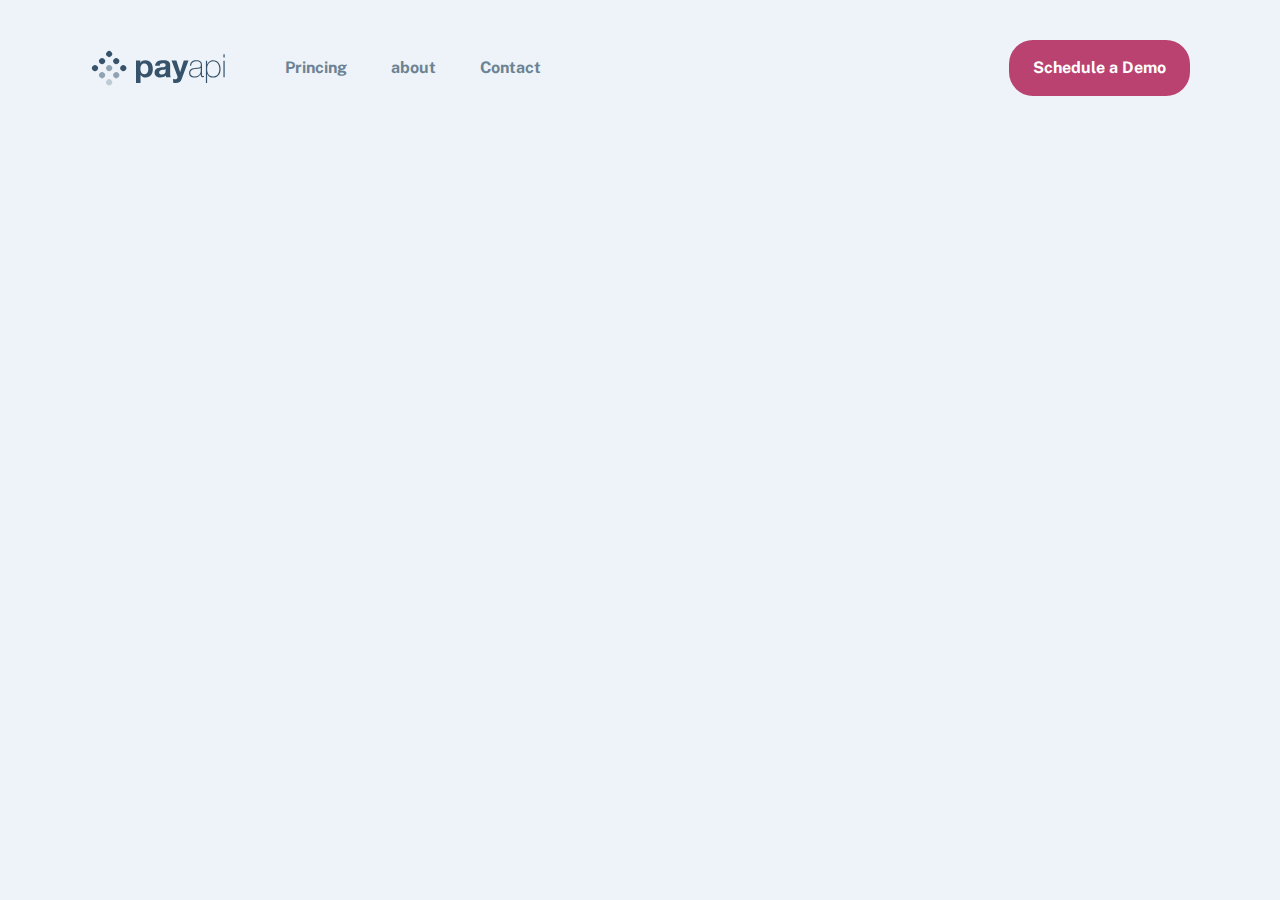
==== pages/pricing.html @ 579990f8 "page 2" ====
<!DOCTYPE html>
<html lang="en">
<head>
    <meta charset="UTF-8">
    <meta name="viewport" content="width=device-width, initial-scale=1.0">
    <link rel="preconnect" href="https://fonts.googleapis.com">
    <link rel="preconnect" href="https://fonts.gstatic.com" crossorigin>
    <link
        href="https://fonts.googleapis.com/css2?family=DM+Serif+Display:ital@0;1&family=Public+Sans:ital,wght@0,100..900;1,100..900&display=swap"
        rel="stylesheet">
    <link rel="stylesheet" href="../css/normalize.css">
    <link rel="stylesheet" href="../css/reset.css">
    <link rel="stylesheet" href="../css/main.css">
    <link rel="stylesheet" href="../css/pricing.css">
    <title>PayAPI - pricing</title>
</head>
<body>
    <header>
        <nav>
            <svg class="logo" width="135" height="38" xmlns="http://www.w3.org/2000/svg">
                <g fill="#36536B" fill-rule="evenodd">
                    <path
                        d="M50.544 33.934v-7.84h.064a5.36 5.36 0 002.128 1.84c.864.416 1.808.624 2.832.624 1.216 0 2.277-.235 3.184-.704a6.738 6.738 0 002.272-1.888 8.147 8.147 0 001.36-2.72 11.37 11.37 0 00.448-3.2c0-1.173-.15-2.299-.448-3.376-.299-1.077-.757-2.021-1.376-2.832a6.937 6.937 0 00-2.336-1.952c-.939-.49-2.059-.736-3.36-.736-1.024 0-1.963.203-2.816.608-.853.405-1.557 1.056-2.112 1.952h-.064v-2.112H46v22.336h4.544zm3.808-8.768c-.725 0-1.344-.15-1.856-.448a3.595 3.595 0 01-1.232-1.168 5.044 5.044 0 01-.672-1.68 9.192 9.192 0 01-.208-1.952c0-.683.064-1.344.192-1.984a4.98 4.98 0 01.656-1.696c.31-.49.715-.89 1.216-1.2.501-.31 1.125-.464 1.872-.464.725 0 1.339.155 1.84.464.501.31.912.715 1.232 1.216.32.501.55 1.072.688 1.712.139.64.208 1.29.208 1.952 0 .661-.064 1.312-.192 1.952-.128.64-.347 1.2-.656 1.68-.31.48-.715.87-1.216 1.168-.501.299-1.125.448-1.872.448zm15.882 3.392c1.024 0 2.027-.15 3.008-.448a5.921 5.921 0 002.56-1.568 6.52 6.52 0 00.32 1.6h4.608c-.213-.341-.363-.853-.448-1.536a17.288 17.288 0 01-.128-2.144v-8.608c0-1.003-.224-1.808-.672-2.416a4.603 4.603 0 00-1.728-1.424 7.733 7.733 0 00-2.336-.688 18.543 18.543 0 00-2.528-.176c-.917 0-1.83.09-2.736.272a7.809 7.809 0 00-2.448.912 5.448 5.448 0 00-1.792 1.696c-.47.704-.736 1.59-.8 2.656h4.544c.085-.896.384-1.536.896-1.92.512-.384 1.216-.576 2.112-.576.405 0 .784.027 1.136.08.352.053.661.16.928.32s.48.384.64.672c.16.288.24.677.24 1.168.021.47-.117.827-.416 1.072-.299.245-.704.432-1.216.56-.512.128-1.099.224-1.76.288-.661.064-1.333.15-2.016.256-.683.107-1.36.25-2.032.432a5.735 5.735 0 00-1.792.816c-.523.363-.95.848-1.28 1.456-.33.608-.496 1.381-.496 2.32 0 .853.144 1.59.432 2.208a4.17 4.17 0 001.2 1.536c.512.405 1.11.704 1.792.896a8.127 8.127 0 002.208.288zm1.696-3.008c-.363 0-.715-.032-1.056-.096a2.566 2.566 0 01-.896-.336 1.717 1.717 0 01-.608-.656c-.15-.277-.224-.619-.224-1.024 0-.427.075-.779.224-1.056.15-.277.347-.507.592-.688a2.98 2.98 0 01.864-.432c.33-.107.667-.192 1.008-.256.363-.064.725-.117 1.088-.16.363-.043.71-.096 1.04-.16.33-.064.64-.144.928-.24.288-.096.528-.23.72-.4v1.696c0 .256-.027.597-.08 1.024a3.428 3.428 0 01-.432 1.264c-.235.416-.597.773-1.088 1.072-.49.299-1.184.448-2.08.448zm13.962 8.384c1.557 0 2.773-.288 3.648-.864.874-.576 1.557-1.536 2.048-2.88L98.5 11.598h-4.704L90.18 22.926h-.064l-3.744-11.328H81.54l5.792 15.52c.128.32.192.661.192 1.024 0 .49-.144.939-.432 1.344-.288.405-.731.64-1.328.704-.448.021-.896.01-1.344-.032-.448-.043-.886-.085-1.312-.128v3.744c.469.043.933.08 1.392.112.458.032.922.048 1.392.048zm18.698-5.408c.789 0 1.514-.096 2.176-.288a6.581 6.581 0 001.776-.8c.522-.341.965-.73 1.328-1.168.362-.437.64-.901.832-1.392h.064v.864c0 .341.026.656.08.944.053.288.154.539.304.752.149.213.368.384.656.512.288.128.677.192 1.168.192.34 0 .672-.043.992-.128V26.99a5.835 5.835 0 01-.896.096c-.278 0-.491-.059-.64-.176a.961.961 0 01-.32-.464 2.357 2.357 0 01-.112-.64c-.011-.235-.016-.47-.016-.704v-9.568c0-1.259-.454-2.277-1.36-3.056-.907-.779-2.352-1.168-4.336-1.168-1.984 0-3.515.453-4.592 1.36-1.078.907-1.66 2.267-1.744 4.08h1.216c.085-1.472.58-2.57 1.488-3.296.906-.725 2.096-1.088 3.568-1.088.832 0 1.536.085 2.112.256.576.17 1.045.405 1.408.704.362.299.629.64.8 1.024.17.384.256.8.256 1.248 0 .576-.032 1.056-.096 1.44a1.64 1.64 0 01-.48.944c-.256.245-.635.437-1.136.576-.502.139-1.19.24-2.064.304l-1.888.16c-.662.064-1.35.17-2.064.32-.715.15-1.366.4-1.952.752a4.367 4.367 0 00-1.456 1.44c-.384.608-.576 1.392-.576 2.352 0 1.579.48 2.747 1.44 3.504.96.757 2.314 1.136 4.064 1.136zm.032-1.056c-1.344 0-2.4-.293-3.168-.88-.768-.587-1.152-1.488-1.152-2.704 0-.768.149-1.392.448-1.872.298-.48.688-.859 1.168-1.136a5.213 5.213 0 011.616-.592 20.778 20.778 0 011.792-.272l2.048-.192a16.93 16.93 0 002.032-.288c.608-.128 1.06-.373 1.36-.736v3.072c0 .213-.06.624-.176 1.232-.118.608-.39 1.237-.816 1.888-.427.65-1.046 1.227-1.856 1.728-.811.501-1.91.752-3.296.752zm12.49 6.56v-9.312h.063c.491 1.344 1.27 2.315 2.336 2.912 1.067.597 2.283.896 3.648.896 1.26 0 2.352-.213 3.28-.64a6.254 6.254 0 002.304-1.776c.608-.757 1.062-1.659 1.36-2.704.3-1.045.448-2.197.448-3.456 0-1.152-.149-2.25-.448-3.296-.298-1.045-.752-1.963-1.36-2.752a6.651 6.651 0 00-2.304-1.888c-.928-.47-2.02-.704-3.28-.704-.896 0-1.69.139-2.384.416a6.39 6.39 0 00-1.776 1.04c-.49.416-.885.87-1.184 1.36-.298.49-.512.939-.64 1.344h-.064v-3.776h-1.216V34.03h1.216zm6.047-6.56c-1.152 0-2.117-.208-2.896-.624a5.008 5.008 0 01-1.856-1.664c-.458-.693-.784-1.493-.976-2.4a13.637 13.637 0 01-.288-2.832c0-.981.107-1.925.32-2.832a7.152 7.152 0 011.04-2.416 5.407 5.407 0 011.872-1.696c.768-.427 1.696-.64 2.784-.64 1.11 0 2.054.219 2.832.656a5.599 5.599 0 011.904 1.728c.491.715.854 1.525 1.088 2.432.235.907.352 1.83.352 2.768 0 1.024-.122 1.99-.368 2.896-.245.907-.618 1.701-1.12 2.384a5.487 5.487 0 01-1.92 1.632c-.778.405-1.7.608-2.768.608zm11.498-18.88V5.294h-1.216V8.59h1.216zm0 19.552V11.694h-1.216v16.448h1.216z"
                        fill-rule="nonzero" />
                    <g>
                        <circle transform="rotate(45 19.142 5)" cx="19.142" cy="5" r="3" />
                        <circle transform="rotate(45 26.213 12.071)" cx="26.213" cy="12.071" r="3" />
                        <circle transform="rotate(45 33.284 19.142)" cx="33.284" cy="19.142" r="3" />
                        <circle transform="rotate(45 12.071 12.071)" cx="12.071" cy="12.071" r="3" />
                        <circle opacity=".5" transform="rotate(45 19.142 19.142)" cx="19.142" cy="19.142" r="3" />
                        <circle opacity=".5" transform="rotate(45 26.213 26.213)" cx="26.213" cy="26.213" r="3" />
                        <circle transform="rotate(45 5 19.142)" cx="5" cy="19.142" r="3" />
                        <circle opacity=".5" transform="rotate(45 12.071 26.213)" cx="12.071" cy="26.213" r="3" />
                        <circle opacity=".25" transform="rotate(45 19.142 33.284)" cx="19.142" cy="33.284" r="3" />
                    </g>
                </g>
            </svg>
            <svg class="burger-btn" width="28" height="17" xmlns="http://www.w3.org/2000/svg">
                <g fill="#36536B" fill-rule="evenodd">
                    <path d="M0 0h28v3H0zM0 7h28v3H0zM0 14h28v3H0z" />
                </g>
            </svg>
            <ul id="nav">
                <svg class="close-btn" width="22" height="23" xmlns="http://www.w3.org/2000/svg">
                    <path
                        d="M19.839.54L21.96 2.66 13.12 11.5l8.84 8.839-2.121 2.121-8.84-8.84-8.838 8.84L.04 20.34l8.838-8.84L.04 2.662 2.16.54 11 9.378 19.839.54z"
                        fill="#FBFCFE" fill-rule="evenodd" />
                </svg>
                <li><a href="pricing.html" class="nav-link">Princing</a></li>
                <li><a href="about.html" class="nav-link">about</a></li>
                <li><a href="contact.html" class="nav-link">Contact</a></li>

            </ul>
            <a href="#" class="nav-cta">Schedule a Demo</a>
        </nav>
        <!-- <section class="demo">
            <h2>Ready to start?</h2>
            <form action="">
                <input type="email" placeholder="Enter email address">
                <a href="#" class="main-cta">Schedule a Demo</a>
            </form>
        </section>
        <footer>
            <div class="footer-content">
                <div class="links">
                    <svg class="logo" width="135" height="38" xmlns="http://www.w3.org/2000/svg">
                        <g fill="white" fill-rule="evenodd">
                            <path
                                d="M50.544 33.934v-7.84h.064a5.36 5.36 0 002.128 1.84c.864.416 1.808.624 2.832.624 1.216 0 2.277-.235 3.184-.704a6.738 6.738 0 002.272-1.888 8.147 8.147 0 001.36-2.72 11.37 11.37 0 00.448-3.2c0-1.173-.15-2.299-.448-3.376-.299-1.077-.757-2.021-1.376-2.832a6.937 6.937 0 00-2.336-1.952c-.939-.49-2.059-.736-3.36-.736-1.024 0-1.963.203-2.816.608-.853.405-1.557 1.056-2.112 1.952h-.064v-2.112H46v22.336h4.544zm3.808-8.768c-.725 0-1.344-.15-1.856-.448a3.595 3.595 0 01-1.232-1.168 5.044 5.044 0 01-.672-1.68 9.192 9.192 0 01-.208-1.952c0-.683.064-1.344.192-1.984a4.98 4.98 0 01.656-1.696c.31-.49.715-.89 1.216-1.2.501-.31 1.125-.464 1.872-.464.725 0 1.339.155 1.84.464.501.31.912.715 1.232 1.216.32.501.55 1.072.688 1.712.139.64.208 1.29.208 1.952 0 .661-.064 1.312-.192 1.952-.128.64-.347 1.2-.656 1.68-.31.48-.715.87-1.216 1.168-.501.299-1.125.448-1.872.448zm15.882 3.392c1.024 0 2.027-.15 3.008-.448a5.921 5.921 0 002.56-1.568 6.52 6.52 0 00.32 1.6h4.608c-.213-.341-.363-.853-.448-1.536a17.288 17.288 0 01-.128-2.144v-8.608c0-1.003-.224-1.808-.672-2.416a4.603 4.603 0 00-1.728-1.424 7.733 7.733 0 00-2.336-.688 18.543 18.543 0 00-2.528-.176c-.917 0-1.83.09-2.736.272a7.809 7.809 0 00-2.448.912 5.448 5.448 0 00-1.792 1.696c-.47.704-.736 1.59-.8 2.656h4.544c.085-.896.384-1.536.896-1.92.512-.384 1.216-.576 2.112-.576.405 0 .784.027 1.136.08.352.053.661.16.928.32s.48.384.64.672c.16.288.24.677.24 1.168.021.47-.117.827-.416 1.072-.299.245-.704.432-1.216.56-.512.128-1.099.224-1.76.288-.661.064-1.333.15-2.016.256-.683.107-1.36.25-2.032.432a5.735 5.735 0 00-1.792.816c-.523.363-.95.848-1.28 1.456-.33.608-.496 1.381-.496 2.32 0 .853.144 1.59.432 2.208a4.17 4.17 0 001.2 1.536c.512.405 1.11.704 1.792.896a8.127 8.127 0 002.208.288zm1.696-3.008c-.363 0-.715-.032-1.056-.096a2.566 2.566 0 01-.896-.336 1.717 1.717 0 01-.608-.656c-.15-.277-.224-.619-.224-1.024 0-.427.075-.779.224-1.056.15-.277.347-.507.592-.688a2.98 2.98 0 01.864-.432c.33-.107.667-.192 1.008-.256.363-.064.725-.117 1.088-.16.363-.043.71-.096 1.04-.16.33-.064.64-.144.928-.24.288-.096.528-.23.72-.4v1.696c0 .256-.027.597-.08 1.024a3.428 3.428 0 01-.432 1.264c-.235.416-.597.773-1.088 1.072-.49.299-1.184.448-2.08.448zm13.962 8.384c1.557 0 2.773-.288 3.648-.864.874-.576 1.557-1.536 2.048-2.88L98.5 11.598h-4.704L90.18 22.926h-.064l-3.744-11.328H81.54l5.792 15.52c.128.32.192.661.192 1.024 0 .49-.144.939-.432 1.344-.288.405-.731.64-1.328.704-.448.021-.896.01-1.344-.032-.448-.043-.886-.085-1.312-.128v3.744c.469.043.933.08 1.392.112.458.032.922.048 1.392.048zm18.698-5.408c.789 0 1.514-.096 2.176-.288a6.581 6.581 0 001.776-.8c.522-.341.965-.73 1.328-1.168.362-.437.64-.901.832-1.392h.064v.864c0 .341.026.656.08.944.053.288.154.539.304.752.149.213.368.384.656.512.288.128.677.192 1.168.192.34 0 .672-.043.992-.128V26.99a5.835 5.835 0 01-.896.096c-.278 0-.491-.059-.64-.176a.961.961 0 01-.32-.464 2.357 2.357 0 01-.112-.64c-.011-.235-.016-.47-.016-.704v-9.568c0-1.259-.454-2.277-1.36-3.056-.907-.779-2.352-1.168-4.336-1.168-1.984 0-3.515.453-4.592 1.36-1.078.907-1.66 2.267-1.744 4.08h1.216c.085-1.472.58-2.57 1.488-3.296.906-.725 2.096-1.088 3.568-1.088.832 0 1.536.085 2.112.256.576.17 1.045.405 1.408.704.362.299.629.64.8 1.024.17.384.256.8.256 1.248 0 .576-.032 1.056-.096 1.44a1.64 1.64 0 01-.48.944c-.256.245-.635.437-1.136.576-.502.139-1.19.24-2.064.304l-1.888.16c-.662.064-1.35.17-2.064.32-.715.15-1.366.4-1.952.752a4.367 4.367 0 00-1.456 1.44c-.384.608-.576 1.392-.576 2.352 0 1.579.48 2.747 1.44 3.504.96.757 2.314 1.136 4.064 1.136zm.032-1.056c-1.344 0-2.4-.293-3.168-.88-.768-.587-1.152-1.488-1.152-2.704 0-.768.149-1.392.448-1.872.298-.48.688-.859 1.168-1.136a5.213 5.213 0 011.616-.592 20.778 20.778 0 011.792-.272l2.048-.192a16.93 16.93 0 002.032-.288c.608-.128 1.06-.373 1.36-.736v3.072c0 .213-.06.624-.176 1.232-.118.608-.39 1.237-.816 1.888-.427.65-1.046 1.227-1.856 1.728-.811.501-1.91.752-3.296.752zm12.49 6.56v-9.312h.063c.491 1.344 1.27 2.315 2.336 2.912 1.067.597 2.283.896 3.648.896 1.26 0 2.352-.213 3.28-.64a6.254 6.254 0 002.304-1.776c.608-.757 1.062-1.659 1.36-2.704.3-1.045.448-2.197.448-3.456 0-1.152-.149-2.25-.448-3.296-.298-1.045-.752-1.963-1.36-2.752a6.651 6.651 0 00-2.304-1.888c-.928-.47-2.02-.704-3.28-.704-.896 0-1.69.139-2.384.416a6.39 6.39 0 00-1.776 1.04c-.49.416-.885.87-1.184 1.36-.298.49-.512.939-.64 1.344h-.064v-3.776h-1.216V34.03h1.216zm6.047-6.56c-1.152 0-2.117-.208-2.896-.624a5.008 5.008 0 01-1.856-1.664c-.458-.693-.784-1.493-.976-2.4a13.637 13.637 0 01-.288-2.832c0-.981.107-1.925.32-2.832a7.152 7.152 0 011.04-2.416 5.407 5.407 0 011.872-1.696c.768-.427 1.696-.64 2.784-.64 1.11 0 2.054.219 2.832.656a5.599 5.599 0 011.904 1.728c.491.715.854 1.525 1.088 2.432.235.907.352 1.83.352 2.768 0 1.024-.122 1.99-.368 2.896-.245.907-.618 1.701-1.12 2.384a5.487 5.487 0 01-1.92 1.632c-.778.405-1.7.608-2.768.608zm11.498-18.88V5.294h-1.216V8.59h1.216zm0 19.552V11.694h-1.216v16.448h1.216z"
                                fill-rule="nonzero" />
                            <g>
                                <circle transform="rotate(45 19.142 5)" cx="19.142" cy="5" r="3" />
                                <circle transform="rotate(45 26.213 12.071)" cx="26.213" cy="12.071" r="3" />
                                <circle transform="rotate(45 33.284 19.142)" cx="33.284" cy="19.142" r="3" />
                                <circle transform="rotate(45 12.071 12.071)" cx="12.071" cy="12.071" r="3" />
                                <circle opacity=".5" transform="rotate(45 19.142 19.142)" cx="19.142" cy="19.142" r="3" />
                                <circle opacity=".5" transform="rotate(45 26.213 26.213)" cx="26.213" cy="26.213" r="3" />
                                <circle transform="rotate(45 5 19.142)" cx="5" cy="19.142" r="3" />
                                <circle opacity=".5" transform="rotate(45 12.071 26.213)" cx="12.071" cy="26.213" r="3" />
                                <circle opacity=".25" transform="rotate(45 19.142 33.284)" cx="19.142" cy="33.284" r="3" />
                            </g>
                        </g>
                    </svg>
                    <a href="pages/pricing.html">Pricing</a>
                    <a href="pages/about.html">About</a>
                    <a href="pages/contact.html">Contact</a>
                </div>
        
                <div class="social-icon">
                    <a href="https://www.youtube.com/watch?v=dQw4w9WgXcQ"><svg width="24" height="24" xmlns="http://www.w3.org/2000/svg"><path d="M22.675 0H1.325C.593 0 0 .593 0 1.325v21.351C0 23.407.593 24 1.325 24H12.82v-9.294H9.692v-3.622h3.128V8.413c0-3.1 1.893-4.788 4.659-4.788 1.325 0 2.463.099 2.795.143v3.24l-1.918.001c-1.504 0-1.795.715-1.795 1.763v2.313h3.587l-.467 3.622h-3.12V24h6.116c.73 0 1.323-.593 1.323-1.325V1.325C24 .593 23.407 0 22.675 0z" fill="#FBFCFE" fill-rule="nonzero"/></svg></a>
                    <a href="https://www.youtube.com/watch?v=dQw4w9WgXcQ"><svg width="24" height="20" xmlns="http://www.w3.org/2000/svg"><path d="M24 2.557a9.83 9.83 0 01-2.828.775A4.932 4.932 0 0023.337.608a9.864 9.864 0 01-3.127 1.195A4.916 4.916 0 0016.616.248c-3.179 0-5.515 2.966-4.797 6.045A13.978 13.978 0 011.671 1.149a4.93 4.93 0 001.523 6.574 4.903 4.903 0 01-2.229-.616c-.054 2.281 1.581 4.415 3.949 4.89a4.935 4.935 0 01-2.224.084 4.928 4.928 0 004.6 3.419A9.9 9.9 0 010 17.54a13.94 13.94 0 007.548 2.212c9.142 0 14.307-7.721 13.995-14.646A10.025 10.025 0 0024 2.557z" fill="#FBFCFE" fill-rule="nonzero"/></svg></a>
                    <a href="https://www.youtube.com/watch?v=dQw4w9WgXcQ"><svg width="24" height="24" xmlns="http://www.w3.org/2000/svg"><path d="M21.6 0H2.4C1.08 0 0 1.08 0 2.4v19.2C0 22.92 1.08 24 2.4 24h19.2c1.32 0 2.4-1.08 2.4-2.4V2.4C24 1.08 22.92 0 21.6 0zM7.2 20.4H3.6V9.6h3.6v10.8zM5.4 7.56c-1.2 0-2.16-.96-2.16-2.16 0-1.2.96-2.16 2.16-2.16 1.2 0 2.16.96 2.16 2.16 0 1.2-.96 2.16-2.16 2.16zm15 12.84h-3.6v-6.36c0-.96-.84-1.8-1.8-1.8-.96 0-1.8.84-1.8 1.8v6.36H9.6V9.6h3.6v1.44c.6-.96 1.92-1.68 3-1.68 2.28 0 4.2 1.92 4.2 4.2v6.84z" fill="#FFF" fill-rule="nonzero"/></svg></a>
                </div>
            </div>
        </footer> -->
    </header>
</body>
</html>
---- css/main.css ----
body {
    background-color: #EDF3F8;
}

* {
    font-family: "Public Sans", serif;
}


header {
    margin-bottom: 32px;
}

nav {
    display: flex;
    justify-content: space-between;
    width: 90%;
    margin-left: auto;
    margin-right: auto;
    align-items: center;
    padding-top: 40px;
}



.logo {
    margin-right: 60px;
}

ul a {
    text-decoration: none;
    color: #36536B;
    font-weight: 700;
    opacity: 70%;
}

nav ul {
    display: none;
    list-style: none;
    padding: 0;
}

.nav-cta {
    text-decoration: none;
    font-weight: 700;
    opacity: 70%;
    background-color: #BA4270;
    padding: 16px;
    padding-left: 24px;
    padding-right: 24px;
    border-radius: 24px;
    color: white;
    align-self: flex-end;
    opacity: 100%;
    display: none;
}

.main-cta {
    text-decoration: none;
    font-weight: 700;
    opacity: 70%;
    background-color: #BA4270;
    padding: 16px;
    border-radius: 24px;
    color: white;
    align-self: flex-end;
    opacity: 100%;
    display: inline-block;
    width: 100%;
    font-size: 15px;
}



.hero {
    width: 90%;
    margin-left: auto;
    margin-right: auto;
    text-align: center;
    margin-bottom: 79px;
}


h1 {
    font-size: 32px;
    font-family: "DM Serif Display", serif;
    color: #36536B;
}

form input {
    width: 100%;
    height: 48px;
    border-radius: 24px;
    border: 24px;
    margin-bottom: 16px;
    padding-left: 27px;
}

.hero-image {
    margin: auto;
    max-width: 100%;
    height: auto;
}


.main-title p {
    color: #6C8294;
}

.main-title p a {
    font-weight: 900;
    color: #6C8294;
    text-decoration: none;
}

form {
    margin-bottom: 24px;
}


.partners {
    background-color: #1B262F;
    padding-bottom: 80px;
    margin-bottom: 80px;
}

.partners .content {
    width: 90%;
    margin-left: auto;
    margin-right: auto;
    padding-top: 80px;
    padding-bottom: 24px;
    text-align: center;
}

.patterns-logo {
    display: flex;
    flex-wrap: wrap;
    align-items: center;
    justify-content: space-between;
    gap: 20px;
    margin-bottom: 56px;
}


.partners h2 {
    font-size: 32px;
    font-family: "DM Serif Display", serif;
    color: white;
    margin-bottom: 16px;
}

.partners p {
    color: #FBFCFE;
    opacity: 70%;
    font-size: 16px;
    line-height: 28px;
    margin-bottom: 60px;
}

.partners a {
    padding: 16px;
    padding-left: 32px;
    padding-right: 32px;
    border: solid 1px white;
    border-radius: 24px;
    color: white;
    text-decoration: none;
    font-weight: 700;
}

.functionality {
    width: 90%;
    margin-left: auto;
    margin-right: auto;
    text-align: center;
    margin-bottom: 80px;
}

.functionality h2 {
    font-size: 36px;
    font-family: "DM Serif Display", serif;
    color: #36536B;
    margin-bottom: 24px;
}

.functionality p {
    color: #6C8294;
    font-size: 16px;
    line-height: 28px;
}

.first-functionality {
    margin-bottom: 80px;
}

.functionality img {
    margin: auto;
    margin-bottom: 48px;
}

.advantage{
    width: 90%;
    margin-left: auto;
    margin-right: auto;
    text-align: center;
    margin-bottom: 80px;
}

.advantage svg{
    margin: auto;
    margin-bottom: 33px;
}

.advantage h3{
    font-size: 18px;
    color: #36536B;
    margin-bottom: 16px;
}

.advantage p{
    color: #6C8294;
    font-size: 16px;
    line-height: 28px;
    margin-bottom: 48px;
}
.demo{
    width: 90%;
    margin-left: auto;
    margin-right: auto;
    text-align: center;
    margin-bottom: 51px;
}

.demo h2{
    font-size: 32px;
    font-family: "DM Serif Display", serif;
    color: #36536B;
    margin-bottom: 24px;
}

footer{
    background-color: #1B262F;
    display: flex;
    justify-content: center;
}
.footer-content, footer .links{
    padding-top: 20px;
    display: flex;
    flex-direction: column;
    align-items: center;
}

footer .links{
    gap: 31px;
    margin-bottom: 39px;
}

footer .social-icon{
    display: flex;
    gap: 24px;
    margin-bottom: 54px;
}

footer a{
    text-decoration: none;
    font-size: 14px;
    font-weight: 700;
    color: #FBFCFE;
    opacity: 75%;
}

footer a:hover{
    opacity: 100%;
}

@media screen and (min-width: 768px) {
    nav ul {
        display: inline;
    }

    nav li {
        display: inline;
        margin-right: 40px;
    }

    nav {
        justify-content: space-between;
        margin-left: auto;
        margin-right: auto;
        width: 90%;
    }

    .burger-btn,
    .close-btn {
        display: none;
    }

    .nav-cta {
        display: initial;
    }

    h1 {
        font-size: 48px;
    }

    form {
        display: flex;
        align-items: center;
        position: relative;
        width: 80%;
        margin-left: auto;
        margin-right: auto;
    }

    form input {
        width: 100%;
        margin-bottom: 0;
    }

    .main-cta {
        position: absolute;
        width: unset;
        right: 2px;
        top: 50%;
        transform: translateY(-50%);
    }

    .partners .content {
        width: 75%;
    }

    .partners h2 {
        font-size: 48px;
    }

    .functionality {
        width: 70%;
    }

    .functionality h2 {
        font-size: 48px;
    }

    .hero-image {
        height: 500px;
    }

    .functionality img {
        height: 400px;
    }

    .advantage{
        display: flex;
        gap: 80px;
        justify-content: space-between;
    }

    .advantage-item{
        /* width: 228px; NOPE */
        overflow-wrap: normal;
    }

    .demo{
        display: flex;
        flex-direction: column;
        align-items: center;
    }
    .demo form{
        width: 445px;
    }


    .footer-content{
        display: flex;
        flex-direction: row;
        align-items: center;
        padding: 40px;
        justify-content: space-between;
        width: 90%;
    }
    footer .social-icon{
        display: flex;
        margin: 0;
    }
    footer .links{
        display: flex;
        flex-direction: row;
        margin: 0;
        padding: 0;
    }
}


@media screen and (min-width: 1024px) {
    nav {
        max-width: 1100px;
        justify-content: unset;
    }

    .nav-cta {
        margin-left: auto;
    }

    form {
        margin-left: 0;
        margin-right: 0;
    }

    .hero {
        max-width: 1100px;
        display: flex;
        flex-direction: row-reverse;
        align-items: center;
        text-align: left;
    }

    .partners .content {
        display: flex;
        flex-direction: row-reverse;
        text-align: left;
    }

    .patterns-logo {
        flex-wrap: wrap;
        max-width: 536px;
    }

    .partners .left {
        margin-right: 130px;
    }

    .functionality {
        width: 90%;
        max-width: 1100px;
    }



    .first-functionality {
        display: flex;
        align-items: center;
        text-align: left;
        gap: 120px;
    }

    .second-functionality {
        display: flex;
        flex-direction: row-reverse;
        align-items: center;
        text-align: left;
        padding-left: 48px;
        gap: 120px;
    }

    .advantage {
        width: 90%;
        max-width: 1100px;
    }

    .advantage-item{
        width: initial;
    }

    .demo{
        max-width: 1100px;
        flex-direction: row;
        margin-bottom: 84px;
    }
    .demo h2{
        margin-right: 80px;
        margin-bottom: 0;
    }
    .demo form{
        margin-bottom: 0;
    }

    .demo form{
        width: 70%;
    }

    .footer-content{
        max-width: 1100px;
    }
}
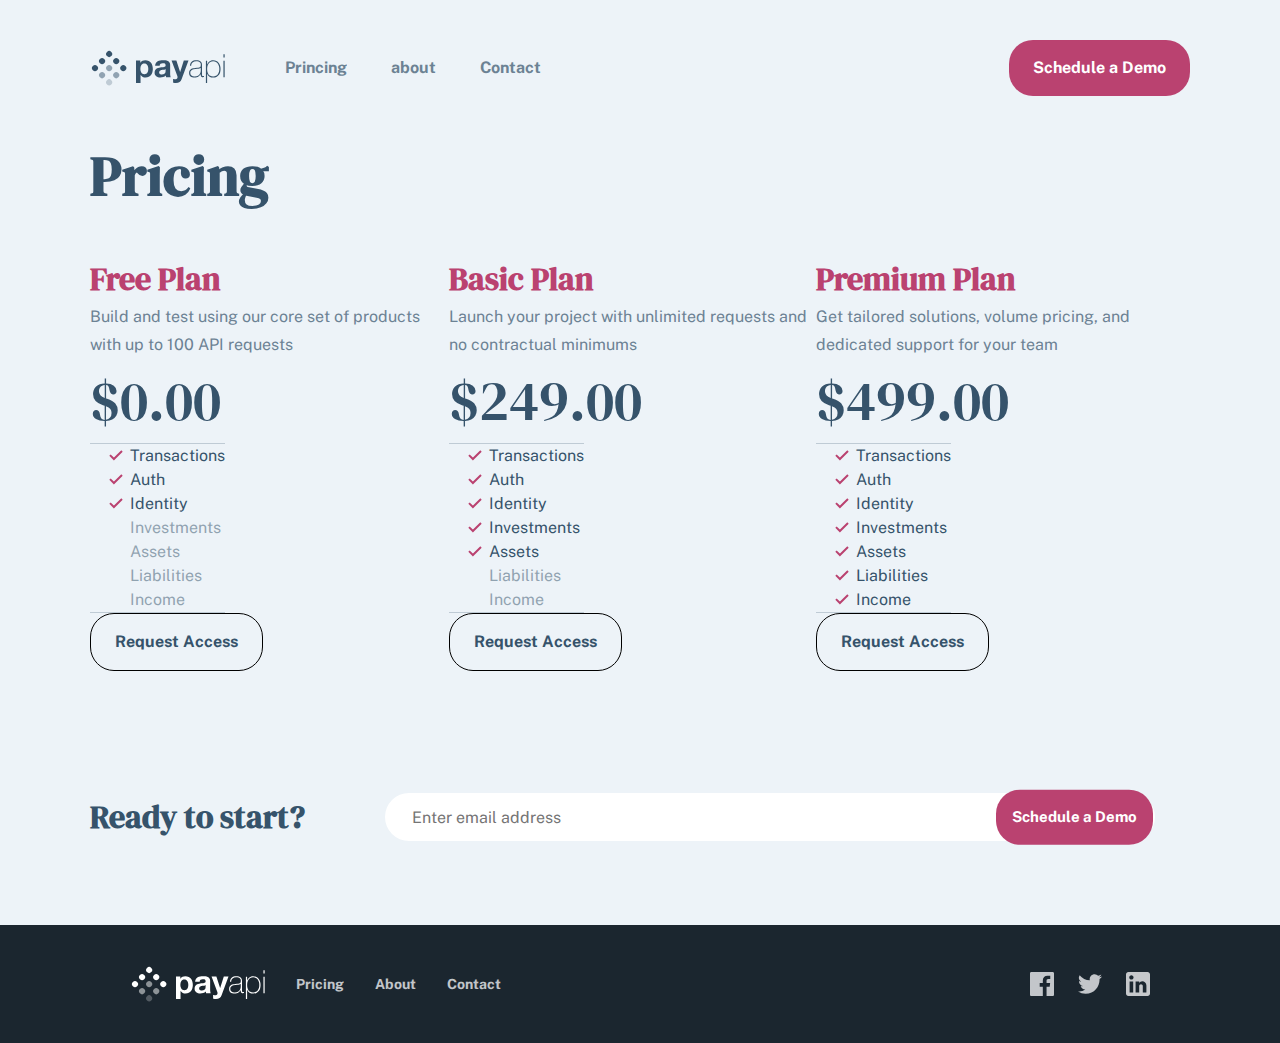
==== commit 440b1cd0: "page 2 terminer avant review" ====
--- a/pages/pricing.html
+++ b/pages/pricing.html
@@ -8,6 +8,9 @@
     <link
         href="https://fonts.googleapis.com/css2?family=DM+Serif+Display:ital@0;1&family=Public+Sans:ital,wght@0,100..900;1,100..900&display=swap"
         rel="stylesheet">
+
+    <!-- Du plus générique vers le plus spécifique -->
+
     <link rel="stylesheet" href="../css/normalize.css">
     <link rel="stylesheet" href="../css/reset.css">
     <link rel="stylesheet" href="../css/main.css">
@@ -17,24 +20,26 @@
 <body>
     <header>
         <nav>
-            <svg class="logo" width="135" height="38" xmlns="http://www.w3.org/2000/svg">
-                <g fill="#36536B" fill-rule="evenodd">
-                    <path
-                        d="M50.544 33.934v-7.84h.064a5.36 5.36 0 002.128 1.84c.864.416 1.808.624 2.832.624 1.216 0 2.277-.235 3.184-.704a6.738 6.738 0 002.272-1.888 8.147 8.147 0 001.36-2.72 11.37 11.37 0 00.448-3.2c0-1.173-.15-2.299-.448-3.376-.299-1.077-.757-2.021-1.376-2.832a6.937 6.937 0 00-2.336-1.952c-.939-.49-2.059-.736-3.36-.736-1.024 0-1.963.203-2.816.608-.853.405-1.557 1.056-2.112 1.952h-.064v-2.112H46v22.336h4.544zm3.808-8.768c-.725 0-1.344-.15-1.856-.448a3.595 3.595 0 01-1.232-1.168 5.044 5.044 0 01-.672-1.68 9.192 9.192 0 01-.208-1.952c0-.683.064-1.344.192-1.984a4.98 4.98 0 01.656-1.696c.31-.49.715-.89 1.216-1.2.501-.31 1.125-.464 1.872-.464.725 0 1.339.155 1.84.464.501.31.912.715 1.232 1.216.32.501.55 1.072.688 1.712.139.64.208 1.29.208 1.952 0 .661-.064 1.312-.192 1.952-.128.64-.347 1.2-.656 1.68-.31.48-.715.87-1.216 1.168-.501.299-1.125.448-1.872.448zm15.882 3.392c1.024 0 2.027-.15 3.008-.448a5.921 5.921 0 002.56-1.568 6.52 6.52 0 00.32 1.6h4.608c-.213-.341-.363-.853-.448-1.536a17.288 17.288 0 01-.128-2.144v-8.608c0-1.003-.224-1.808-.672-2.416a4.603 4.603 0 00-1.728-1.424 7.733 7.733 0 00-2.336-.688 18.543 18.543 0 00-2.528-.176c-.917 0-1.83.09-2.736.272a7.809 7.809 0 00-2.448.912 5.448 5.448 0 00-1.792 1.696c-.47.704-.736 1.59-.8 2.656h4.544c.085-.896.384-1.536.896-1.92.512-.384 1.216-.576 2.112-.576.405 0 .784.027 1.136.08.352.053.661.16.928.32s.48.384.64.672c.16.288.24.677.24 1.168.021.47-.117.827-.416 1.072-.299.245-.704.432-1.216.56-.512.128-1.099.224-1.76.288-.661.064-1.333.15-2.016.256-.683.107-1.36.25-2.032.432a5.735 5.735 0 00-1.792.816c-.523.363-.95.848-1.28 1.456-.33.608-.496 1.381-.496 2.32 0 .853.144 1.59.432 2.208a4.17 4.17 0 001.2 1.536c.512.405 1.11.704 1.792.896a8.127 8.127 0 002.208.288zm1.696-3.008c-.363 0-.715-.032-1.056-.096a2.566 2.566 0 01-.896-.336 1.717 1.717 0 01-.608-.656c-.15-.277-.224-.619-.224-1.024 0-.427.075-.779.224-1.056.15-.277.347-.507.592-.688a2.98 2.98 0 01.864-.432c.33-.107.667-.192 1.008-.256.363-.064.725-.117 1.088-.16.363-.043.71-.096 1.04-.16.33-.064.64-.144.928-.24.288-.096.528-.23.72-.4v1.696c0 .256-.027.597-.08 1.024a3.428 3.428 0 01-.432 1.264c-.235.416-.597.773-1.088 1.072-.49.299-1.184.448-2.08.448zm13.962 8.384c1.557 0 2.773-.288 3.648-.864.874-.576 1.557-1.536 2.048-2.88L98.5 11.598h-4.704L90.18 22.926h-.064l-3.744-11.328H81.54l5.792 15.52c.128.32.192.661.192 1.024 0 .49-.144.939-.432 1.344-.288.405-.731.64-1.328.704-.448.021-.896.01-1.344-.032-.448-.043-.886-.085-1.312-.128v3.744c.469.043.933.08 1.392.112.458.032.922.048 1.392.048zm18.698-5.408c.789 0 1.514-.096 2.176-.288a6.581 6.581 0 001.776-.8c.522-.341.965-.73 1.328-1.168.362-.437.64-.901.832-1.392h.064v.864c0 .341.026.656.08.944.053.288.154.539.304.752.149.213.368.384.656.512.288.128.677.192 1.168.192.34 0 .672-.043.992-.128V26.99a5.835 5.835 0 01-.896.096c-.278 0-.491-.059-.64-.176a.961.961 0 01-.32-.464 2.357 2.357 0 01-.112-.64c-.011-.235-.016-.47-.016-.704v-9.568c0-1.259-.454-2.277-1.36-3.056-.907-.779-2.352-1.168-4.336-1.168-1.984 0-3.515.453-4.592 1.36-1.078.907-1.66 2.267-1.744 4.08h1.216c.085-1.472.58-2.57 1.488-3.296.906-.725 2.096-1.088 3.568-1.088.832 0 1.536.085 2.112.256.576.17 1.045.405 1.408.704.362.299.629.64.8 1.024.17.384.256.8.256 1.248 0 .576-.032 1.056-.096 1.44a1.64 1.64 0 01-.48.944c-.256.245-.635.437-1.136.576-.502.139-1.19.24-2.064.304l-1.888.16c-.662.064-1.35.17-2.064.32-.715.15-1.366.4-1.952.752a4.367 4.367 0 00-1.456 1.44c-.384.608-.576 1.392-.576 2.352 0 1.579.48 2.747 1.44 3.504.96.757 2.314 1.136 4.064 1.136zm.032-1.056c-1.344 0-2.4-.293-3.168-.88-.768-.587-1.152-1.488-1.152-2.704 0-.768.149-1.392.448-1.872.298-.48.688-.859 1.168-1.136a5.213 5.213 0 011.616-.592 20.778 20.778 0 011.792-.272l2.048-.192a16.93 16.93 0 002.032-.288c.608-.128 1.06-.373 1.36-.736v3.072c0 .213-.06.624-.176 1.232-.118.608-.39 1.237-.816 1.888-.427.65-1.046 1.227-1.856 1.728-.811.501-1.91.752-3.296.752zm12.49 6.56v-9.312h.063c.491 1.344 1.27 2.315 2.336 2.912 1.067.597 2.283.896 3.648.896 1.26 0 2.352-.213 3.28-.64a6.254 6.254 0 002.304-1.776c.608-.757 1.062-1.659 1.36-2.704.3-1.045.448-2.197.448-3.456 0-1.152-.149-2.25-.448-3.296-.298-1.045-.752-1.963-1.36-2.752a6.651 6.651 0 00-2.304-1.888c-.928-.47-2.02-.704-3.28-.704-.896 0-1.69.139-2.384.416a6.39 6.39 0 00-1.776 1.04c-.49.416-.885.87-1.184 1.36-.298.49-.512.939-.64 1.344h-.064v-3.776h-1.216V34.03h1.216zm6.047-6.56c-1.152 0-2.117-.208-2.896-.624a5.008 5.008 0 01-1.856-1.664c-.458-.693-.784-1.493-.976-2.4a13.637 13.637 0 01-.288-2.832c0-.981.107-1.925.32-2.832a7.152 7.152 0 011.04-2.416 5.407 5.407 0 011.872-1.696c.768-.427 1.696-.64 2.784-.64 1.11 0 2.054.219 2.832.656a5.599 5.599 0 011.904 1.728c.491.715.854 1.525 1.088 2.432.235.907.352 1.83.352 2.768 0 1.024-.122 1.99-.368 2.896-.245.907-.618 1.701-1.12 2.384a5.487 5.487 0 01-1.92 1.632c-.778.405-1.7.608-2.768.608zm11.498-18.88V5.294h-1.216V8.59h1.216zm0 19.552V11.694h-1.216v16.448h1.216z"
-                        fill-rule="nonzero" />
-                    <g>
-                        <circle transform="rotate(45 19.142 5)" cx="19.142" cy="5" r="3" />
-                        <circle transform="rotate(45 26.213 12.071)" cx="26.213" cy="12.071" r="3" />
-                        <circle transform="rotate(45 33.284 19.142)" cx="33.284" cy="19.142" r="3" />
-                        <circle transform="rotate(45 12.071 12.071)" cx="12.071" cy="12.071" r="3" />
-                        <circle opacity=".5" transform="rotate(45 19.142 19.142)" cx="19.142" cy="19.142" r="3" />
-                        <circle opacity=".5" transform="rotate(45 26.213 26.213)" cx="26.213" cy="26.213" r="3" />
-                        <circle transform="rotate(45 5 19.142)" cx="5" cy="19.142" r="3" />
-                        <circle opacity=".5" transform="rotate(45 12.071 26.213)" cx="12.071" cy="26.213" r="3" />
-                        <circle opacity=".25" transform="rotate(45 19.142 33.284)" cx="19.142" cy="33.284" r="3" />
+            <a href="../index.html">
+                <svg class="logo" width="135" height="38" xmlns="http://www.w3.org/2000/svg">
+                    <g fill="#36536B" fill-rule="evenodd">
+                        <path
+                            d="M50.544 33.934v-7.84h.064a5.36 5.36 0 002.128 1.84c.864.416 1.808.624 2.832.624 1.216 0 2.277-.235 3.184-.704a6.738 6.738 0 002.272-1.888 8.147 8.147 0 001.36-2.72 11.37 11.37 0 00.448-3.2c0-1.173-.15-2.299-.448-3.376-.299-1.077-.757-2.021-1.376-2.832a6.937 6.937 0 00-2.336-1.952c-.939-.49-2.059-.736-3.36-.736-1.024 0-1.963.203-2.816.608-.853.405-1.557 1.056-2.112 1.952h-.064v-2.112H46v22.336h4.544zm3.808-8.768c-.725 0-1.344-.15-1.856-.448a3.595 3.595 0 01-1.232-1.168 5.044 5.044 0 01-.672-1.68 9.192 9.192 0 01-.208-1.952c0-.683.064-1.344.192-1.984a4.98 4.98 0 01.656-1.696c.31-.49.715-.89 1.216-1.2.501-.31 1.125-.464 1.872-.464.725 0 1.339.155 1.84.464.501.31.912.715 1.232 1.216.32.501.55 1.072.688 1.712.139.64.208 1.29.208 1.952 0 .661-.064 1.312-.192 1.952-.128.64-.347 1.2-.656 1.68-.31.48-.715.87-1.216 1.168-.501.299-1.125.448-1.872.448zm15.882 3.392c1.024 0 2.027-.15 3.008-.448a5.921 5.921 0 002.56-1.568 6.52 6.52 0 00.32 1.6h4.608c-.213-.341-.363-.853-.448-1.536a17.288 17.288 0 01-.128-2.144v-8.608c0-1.003-.224-1.808-.672-2.416a4.603 4.603 0 00-1.728-1.424 7.733 7.733 0 00-2.336-.688 18.543 18.543 0 00-2.528-.176c-.917 0-1.83.09-2.736.272a7.809 7.809 0 00-2.448.912 5.448 5.448 0 00-1.792 1.696c-.47.704-.736 1.59-.8 2.656h4.544c.085-.896.384-1.536.896-1.92.512-.384 1.216-.576 2.112-.576.405 0 .784.027 1.136.08.352.053.661.16.928.32s.48.384.64.672c.16.288.24.677.24 1.168.021.47-.117.827-.416 1.072-.299.245-.704.432-1.216.56-.512.128-1.099.224-1.76.288-.661.064-1.333.15-2.016.256-.683.107-1.36.25-2.032.432a5.735 5.735 0 00-1.792.816c-.523.363-.95.848-1.28 1.456-.33.608-.496 1.381-.496 2.32 0 .853.144 1.59.432 2.208a4.17 4.17 0 001.2 1.536c.512.405 1.11.704 1.792.896a8.127 8.127 0 002.208.288zm1.696-3.008c-.363 0-.715-.032-1.056-.096a2.566 2.566 0 01-.896-.336 1.717 1.717 0 01-.608-.656c-.15-.277-.224-.619-.224-1.024 0-.427.075-.779.224-1.056.15-.277.347-.507.592-.688a2.98 2.98 0 01.864-.432c.33-.107.667-.192 1.008-.256.363-.064.725-.117 1.088-.16.363-.043.71-.096 1.04-.16.33-.064.64-.144.928-.24.288-.096.528-.23.72-.4v1.696c0 .256-.027.597-.08 1.024a3.428 3.428 0 01-.432 1.264c-.235.416-.597.773-1.088 1.072-.49.299-1.184.448-2.08.448zm13.962 8.384c1.557 0 2.773-.288 3.648-.864.874-.576 1.557-1.536 2.048-2.88L98.5 11.598h-4.704L90.18 22.926h-.064l-3.744-11.328H81.54l5.792 15.52c.128.32.192.661.192 1.024 0 .49-.144.939-.432 1.344-.288.405-.731.64-1.328.704-.448.021-.896.01-1.344-.032-.448-.043-.886-.085-1.312-.128v3.744c.469.043.933.08 1.392.112.458.032.922.048 1.392.048zm18.698-5.408c.789 0 1.514-.096 2.176-.288a6.581 6.581 0 001.776-.8c.522-.341.965-.73 1.328-1.168.362-.437.64-.901.832-1.392h.064v.864c0 .341.026.656.08.944.053.288.154.539.304.752.149.213.368.384.656.512.288.128.677.192 1.168.192.34 0 .672-.043.992-.128V26.99a5.835 5.835 0 01-.896.096c-.278 0-.491-.059-.64-.176a.961.961 0 01-.32-.464 2.357 2.357 0 01-.112-.64c-.011-.235-.016-.47-.016-.704v-9.568c0-1.259-.454-2.277-1.36-3.056-.907-.779-2.352-1.168-4.336-1.168-1.984 0-3.515.453-4.592 1.36-1.078.907-1.66 2.267-1.744 4.08h1.216c.085-1.472.58-2.57 1.488-3.296.906-.725 2.096-1.088 3.568-1.088.832 0 1.536.085 2.112.256.576.17 1.045.405 1.408.704.362.299.629.64.8 1.024.17.384.256.8.256 1.248 0 .576-.032 1.056-.096 1.44a1.64 1.64 0 01-.48.944c-.256.245-.635.437-1.136.576-.502.139-1.19.24-2.064.304l-1.888.16c-.662.064-1.35.17-2.064.32-.715.15-1.366.4-1.952.752a4.367 4.367 0 00-1.456 1.44c-.384.608-.576 1.392-.576 2.352 0 1.579.48 2.747 1.44 3.504.96.757 2.314 1.136 4.064 1.136zm.032-1.056c-1.344 0-2.4-.293-3.168-.88-.768-.587-1.152-1.488-1.152-2.704 0-.768.149-1.392.448-1.872.298-.48.688-.859 1.168-1.136a5.213 5.213 0 011.616-.592 20.778 20.778 0 011.792-.272l2.048-.192a16.93 16.93 0 002.032-.288c.608-.128 1.06-.373 1.36-.736v3.072c0 .213-.06.624-.176 1.232-.118.608-.39 1.237-.816 1.888-.427.65-1.046 1.227-1.856 1.728-.811.501-1.91.752-3.296.752zm12.49 6.56v-9.312h.063c.491 1.344 1.27 2.315 2.336 2.912 1.067.597 2.283.896 3.648.896 1.26 0 2.352-.213 3.28-.64a6.254 6.254 0 002.304-1.776c.608-.757 1.062-1.659 1.36-2.704.3-1.045.448-2.197.448-3.456 0-1.152-.149-2.25-.448-3.296-.298-1.045-.752-1.963-1.36-2.752a6.651 6.651 0 00-2.304-1.888c-.928-.47-2.02-.704-3.28-.704-.896 0-1.69.139-2.384.416a6.39 6.39 0 00-1.776 1.04c-.49.416-.885.87-1.184 1.36-.298.49-.512.939-.64 1.344h-.064v-3.776h-1.216V34.03h1.216zm6.047-6.56c-1.152 0-2.117-.208-2.896-.624a5.008 5.008 0 01-1.856-1.664c-.458-.693-.784-1.493-.976-2.4a13.637 13.637 0 01-.288-2.832c0-.981.107-1.925.32-2.832a7.152 7.152 0 011.04-2.416 5.407 5.407 0 011.872-1.696c.768-.427 1.696-.64 2.784-.64 1.11 0 2.054.219 2.832.656a5.599 5.599 0 011.904 1.728c.491.715.854 1.525 1.088 2.432.235.907.352 1.83.352 2.768 0 1.024-.122 1.99-.368 2.896-.245.907-.618 1.701-1.12 2.384a5.487 5.487 0 01-1.92 1.632c-.778.405-1.7.608-2.768.608zm11.498-18.88V5.294h-1.216V8.59h1.216zm0 19.552V11.694h-1.216v16.448h1.216z"
+                            fill-rule="nonzero" />
+                        <g>
+                            <circle transform="rotate(45 19.142 5)" cx="19.142" cy="5" r="3" />
+                            <circle transform="rotate(45 26.213 12.071)" cx="26.213" cy="12.071" r="3" />
+                            <circle transform="rotate(45 33.284 19.142)" cx="33.284" cy="19.142" r="3" />
+                            <circle transform="rotate(45 12.071 12.071)" cx="12.071" cy="12.071" r="3" />
+                            <circle opacity=".5" transform="rotate(45 19.142 19.142)" cx="19.142" cy="19.142" r="3" />
+                            <circle opacity=".5" transform="rotate(45 26.213 26.213)" cx="26.213" cy="26.213" r="3" />
+                            <circle transform="rotate(45 5 19.142)" cx="5" cy="19.142" r="3" />
+                            <circle opacity=".5" transform="rotate(45 12.071 26.213)" cx="12.071" cy="26.213" r="3" />
+                            <circle opacity=".25" transform="rotate(45 19.142 33.284)" cx="19.142" cy="33.284" r="3" />
+                        </g>
                     </g>
-                </g>
-            </svg>
+                </svg>
+            </a>
             <svg class="burger-btn" width="28" height="17" xmlns="http://www.w3.org/2000/svg">
                 <g fill="#36536B" fill-rule="evenodd">
                     <path d="M0 0h28v3H0zM0 7h28v3H0zM0 14h28v3H0z" />
@@ -53,46 +58,101 @@
             </ul>
             <a href="#" class="nav-cta">Schedule a Demo</a>
         </nav>
-        <!-- <section class="demo">
-            <h2>Ready to start?</h2>
-            <form action="">
-                <input type="email" placeholder="Enter email address">
-                <a href="#" class="main-cta">Schedule a Demo</a>
-            </form>
-        </section>
-        <footer>
-            <div class="footer-content">
-                <div class="links">
-                    <svg class="logo" width="135" height="38" xmlns="http://www.w3.org/2000/svg">
-                        <g fill="white" fill-rule="evenodd">
-                            <path
-                                d="M50.544 33.934v-7.84h.064a5.36 5.36 0 002.128 1.84c.864.416 1.808.624 2.832.624 1.216 0 2.277-.235 3.184-.704a6.738 6.738 0 002.272-1.888 8.147 8.147 0 001.36-2.72 11.37 11.37 0 00.448-3.2c0-1.173-.15-2.299-.448-3.376-.299-1.077-.757-2.021-1.376-2.832a6.937 6.937 0 00-2.336-1.952c-.939-.49-2.059-.736-3.36-.736-1.024 0-1.963.203-2.816.608-.853.405-1.557 1.056-2.112 1.952h-.064v-2.112H46v22.336h4.544zm3.808-8.768c-.725 0-1.344-.15-1.856-.448a3.595 3.595 0 01-1.232-1.168 5.044 5.044 0 01-.672-1.68 9.192 9.192 0 01-.208-1.952c0-.683.064-1.344.192-1.984a4.98 4.98 0 01.656-1.696c.31-.49.715-.89 1.216-1.2.501-.31 1.125-.464 1.872-.464.725 0 1.339.155 1.84.464.501.31.912.715 1.232 1.216.32.501.55 1.072.688 1.712.139.64.208 1.29.208 1.952 0 .661-.064 1.312-.192 1.952-.128.64-.347 1.2-.656 1.68-.31.48-.715.87-1.216 1.168-.501.299-1.125.448-1.872.448zm15.882 3.392c1.024 0 2.027-.15 3.008-.448a5.921 5.921 0 002.56-1.568 6.52 6.52 0 00.32 1.6h4.608c-.213-.341-.363-.853-.448-1.536a17.288 17.288 0 01-.128-2.144v-8.608c0-1.003-.224-1.808-.672-2.416a4.603 4.603 0 00-1.728-1.424 7.733 7.733 0 00-2.336-.688 18.543 18.543 0 00-2.528-.176c-.917 0-1.83.09-2.736.272a7.809 7.809 0 00-2.448.912 5.448 5.448 0 00-1.792 1.696c-.47.704-.736 1.59-.8 2.656h4.544c.085-.896.384-1.536.896-1.92.512-.384 1.216-.576 2.112-.576.405 0 .784.027 1.136.08.352.053.661.16.928.32s.48.384.64.672c.16.288.24.677.24 1.168.021.47-.117.827-.416 1.072-.299.245-.704.432-1.216.56-.512.128-1.099.224-1.76.288-.661.064-1.333.15-2.016.256-.683.107-1.36.25-2.032.432a5.735 5.735 0 00-1.792.816c-.523.363-.95.848-1.28 1.456-.33.608-.496 1.381-.496 2.32 0 .853.144 1.59.432 2.208a4.17 4.17 0 001.2 1.536c.512.405 1.11.704 1.792.896a8.127 8.127 0 002.208.288zm1.696-3.008c-.363 0-.715-.032-1.056-.096a2.566 2.566 0 01-.896-.336 1.717 1.717 0 01-.608-.656c-.15-.277-.224-.619-.224-1.024 0-.427.075-.779.224-1.056.15-.277.347-.507.592-.688a2.98 2.98 0 01.864-.432c.33-.107.667-.192 1.008-.256.363-.064.725-.117 1.088-.16.363-.043.71-.096 1.04-.16.33-.064.64-.144.928-.24.288-.096.528-.23.72-.4v1.696c0 .256-.027.597-.08 1.024a3.428 3.428 0 01-.432 1.264c-.235.416-.597.773-1.088 1.072-.49.299-1.184.448-2.08.448zm13.962 8.384c1.557 0 2.773-.288 3.648-.864.874-.576 1.557-1.536 2.048-2.88L98.5 11.598h-4.704L90.18 22.926h-.064l-3.744-11.328H81.54l5.792 15.52c.128.32.192.661.192 1.024 0 .49-.144.939-.432 1.344-.288.405-.731.64-1.328.704-.448.021-.896.01-1.344-.032-.448-.043-.886-.085-1.312-.128v3.744c.469.043.933.08 1.392.112.458.032.922.048 1.392.048zm18.698-5.408c.789 0 1.514-.096 2.176-.288a6.581 6.581 0 001.776-.8c.522-.341.965-.73 1.328-1.168.362-.437.64-.901.832-1.392h.064v.864c0 .341.026.656.08.944.053.288.154.539.304.752.149.213.368.384.656.512.288.128.677.192 1.168.192.34 0 .672-.043.992-.128V26.99a5.835 5.835 0 01-.896.096c-.278 0-.491-.059-.64-.176a.961.961 0 01-.32-.464 2.357 2.357 0 01-.112-.64c-.011-.235-.016-.47-.016-.704v-9.568c0-1.259-.454-2.277-1.36-3.056-.907-.779-2.352-1.168-4.336-1.168-1.984 0-3.515.453-4.592 1.36-1.078.907-1.66 2.267-1.744 4.08h1.216c.085-1.472.58-2.57 1.488-3.296.906-.725 2.096-1.088 3.568-1.088.832 0 1.536.085 2.112.256.576.17 1.045.405 1.408.704.362.299.629.64.8 1.024.17.384.256.8.256 1.248 0 .576-.032 1.056-.096 1.44a1.64 1.64 0 01-.48.944c-.256.245-.635.437-1.136.576-.502.139-1.19.24-2.064.304l-1.888.16c-.662.064-1.35.17-2.064.32-.715.15-1.366.4-1.952.752a4.367 4.367 0 00-1.456 1.44c-.384.608-.576 1.392-.576 2.352 0 1.579.48 2.747 1.44 3.504.96.757 2.314 1.136 4.064 1.136zm.032-1.056c-1.344 0-2.4-.293-3.168-.88-.768-.587-1.152-1.488-1.152-2.704 0-.768.149-1.392.448-1.872.298-.48.688-.859 1.168-1.136a5.213 5.213 0 011.616-.592 20.778 20.778 0 011.792-.272l2.048-.192a16.93 16.93 0 002.032-.288c.608-.128 1.06-.373 1.36-.736v3.072c0 .213-.06.624-.176 1.232-.118.608-.39 1.237-.816 1.888-.427.65-1.046 1.227-1.856 1.728-.811.501-1.91.752-3.296.752zm12.49 6.56v-9.312h.063c.491 1.344 1.27 2.315 2.336 2.912 1.067.597 2.283.896 3.648.896 1.26 0 2.352-.213 3.28-.64a6.254 6.254 0 002.304-1.776c.608-.757 1.062-1.659 1.36-2.704.3-1.045.448-2.197.448-3.456 0-1.152-.149-2.25-.448-3.296-.298-1.045-.752-1.963-1.36-2.752a6.651 6.651 0 00-2.304-1.888c-.928-.47-2.02-.704-3.28-.704-.896 0-1.69.139-2.384.416a6.39 6.39 0 00-1.776 1.04c-.49.416-.885.87-1.184 1.36-.298.49-.512.939-.64 1.344h-.064v-3.776h-1.216V34.03h1.216zm6.047-6.56c-1.152 0-2.117-.208-2.896-.624a5.008 5.008 0 01-1.856-1.664c-.458-.693-.784-1.493-.976-2.4a13.637 13.637 0 01-.288-2.832c0-.981.107-1.925.32-2.832a7.152 7.152 0 011.04-2.416 5.407 5.407 0 011.872-1.696c.768-.427 1.696-.64 2.784-.64 1.11 0 2.054.219 2.832.656a5.599 5.599 0 011.904 1.728c.491.715.854 1.525 1.088 2.432.235.907.352 1.83.352 2.768 0 1.024-.122 1.99-.368 2.896-.245.907-.618 1.701-1.12 2.384a5.487 5.487 0 01-1.92 1.632c-.778.405-1.7.608-2.768.608zm11.498-18.88V5.294h-1.216V8.59h1.216zm0 19.552V11.694h-1.216v16.448h1.216z"
-                                fill-rule="nonzero" />
-                            <g>
-                                <circle transform="rotate(45 19.142 5)" cx="19.142" cy="5" r="3" />
-                                <circle transform="rotate(45 26.213 12.071)" cx="26.213" cy="12.071" r="3" />
-                                <circle transform="rotate(45 33.284 19.142)" cx="33.284" cy="19.142" r="3" />
-                                <circle transform="rotate(45 12.071 12.071)" cx="12.071" cy="12.071" r="3" />
-                                <circle opacity=".5" transform="rotate(45 19.142 19.142)" cx="19.142" cy="19.142" r="3" />
-                                <circle opacity=".5" transform="rotate(45 26.213 26.213)" cx="26.213" cy="26.213" r="3" />
-                                <circle transform="rotate(45 5 19.142)" cx="5" cy="19.142" r="3" />
-                                <circle opacity=".5" transform="rotate(45 12.071 26.213)" cx="12.071" cy="26.213" r="3" />
-                                <circle opacity=".25" transform="rotate(45 19.142 33.284)" cx="19.142" cy="33.284" r="3" />
-                            </g>
+    </header>
+    <h1>Pricing</h1>
+    <section class="pricing">
+        <div class="child">
+            <h2>Free Plan</h2>
+            <p>Build and test using our core set of products with up to 100 API requests </p>
+            <h3>$0.00</h3>
+
+            <ul>
+                <li>Transactions</li>
+                <li>Auth</li>
+                <li>Identity</li>
+                <div>
+                    <li>Investments</li>
+                <li>Assets</li>
+                <li>Liabilities</li>
+                <li>Income</li>
+                </div>
+            </ul>
+
+            <a href="#">Request Access</a>
+        </div>
+        <div class="child">
+            <h2>Basic Plan</h2>
+            <p>Launch your project with unlimited requests and no contractual minimums </p>
+            <h3>$249.00</h3>
+            <ul>
+                <li>Transactions</li>
+                <li>Auth</li>
+                <li>Identity</li>
+                <li>Investments</li>
+                <li>Assets</li>
+                <div>
+                    <li>Liabilities</li>
+                <li>Income</li>
+                </div>
+            </ul>
+            <a href="#">Request Access</a>
+        </div>
+        <div class="child">
+            <h2>Premium Plan</h2>
+            <p>Get tailored solutions, volume pricing, and dedicated support for your team </p>
+            <h3>$499.00</h3>
+
+            <ul>
+                <li>Transactions</li>
+                <li>Auth</li>
+                <li>Identity</li>
+                <li>Investments</li>
+                <li>Assets</li>
+                <li>Liabilities</li>
+                <li>Income</li>
+            </ul>
+            <a href="#">Request Access</a>
+        </div>
+    </section>
+    <section class="demo">
+        <h2>Ready to start?</h2>
+        <form action="">
+            <input type="email" placeholder="Enter email address">
+            <a href="#" class="main-cta">Schedule a Demo</a>
+        </form>
+    </section>
+    <footer>
+        <div class="footer-content">
+            <div class="links">
+                <svg width="135" height="38" xmlns="http://www.w3.org/2000/svg">
+                    <g fill="white" fill-rule="evenodd">
+                        <path
+                            d="M50.544 33.934v-7.84h.064a5.36 5.36 0 002.128 1.84c.864.416 1.808.624 2.832.624 1.216 0 2.277-.235 3.184-.704a6.738 6.738 0 002.272-1.888 8.147 8.147 0 001.36-2.72 11.37 11.37 0 00.448-3.2c0-1.173-.15-2.299-.448-3.376-.299-1.077-.757-2.021-1.376-2.832a6.937 6.937 0 00-2.336-1.952c-.939-.49-2.059-.736-3.36-.736-1.024 0-1.963.203-2.816.608-.853.405-1.557 1.056-2.112 1.952h-.064v-2.112H46v22.336h4.544zm3.808-8.768c-.725 0-1.344-.15-1.856-.448a3.595 3.595 0 01-1.232-1.168 5.044 5.044 0 01-.672-1.68 9.192 9.192 0 01-.208-1.952c0-.683.064-1.344.192-1.984a4.98 4.98 0 01.656-1.696c.31-.49.715-.89 1.216-1.2.501-.31 1.125-.464 1.872-.464.725 0 1.339.155 1.84.464.501.31.912.715 1.232 1.216.32.501.55 1.072.688 1.712.139.64.208 1.29.208 1.952 0 .661-.064 1.312-.192 1.952-.128.64-.347 1.2-.656 1.68-.31.48-.715.87-1.216 1.168-.501.299-1.125.448-1.872.448zm15.882 3.392c1.024 0 2.027-.15 3.008-.448a5.921 5.921 0 002.56-1.568 6.52 6.52 0 00.32 1.6h4.608c-.213-.341-.363-.853-.448-1.536a17.288 17.288 0 01-.128-2.144v-8.608c0-1.003-.224-1.808-.672-2.416a4.603 4.603 0 00-1.728-1.424 7.733 7.733 0 00-2.336-.688 18.543 18.543 0 00-2.528-.176c-.917 0-1.83.09-2.736.272a7.809 7.809 0 00-2.448.912 5.448 5.448 0 00-1.792 1.696c-.47.704-.736 1.59-.8 2.656h4.544c.085-.896.384-1.536.896-1.92.512-.384 1.216-.576 2.112-.576.405 0 .784.027 1.136.08.352.053.661.16.928.32s.48.384.64.672c.16.288.24.677.24 1.168.021.47-.117.827-.416 1.072-.299.245-.704.432-1.216.56-.512.128-1.099.224-1.76.288-.661.064-1.333.15-2.016.256-.683.107-1.36.25-2.032.432a5.735 5.735 0 00-1.792.816c-.523.363-.95.848-1.28 1.456-.33.608-.496 1.381-.496 2.32 0 .853.144 1.59.432 2.208a4.17 4.17 0 001.2 1.536c.512.405 1.11.704 1.792.896a8.127 8.127 0 002.208.288zm1.696-3.008c-.363 0-.715-.032-1.056-.096a2.566 2.566 0 01-.896-.336 1.717 1.717 0 01-.608-.656c-.15-.277-.224-.619-.224-1.024 0-.427.075-.779.224-1.056.15-.277.347-.507.592-.688a2.98 2.98 0 01.864-.432c.33-.107.667-.192 1.008-.256.363-.064.725-.117 1.088-.16.363-.043.71-.096 1.04-.16.33-.064.64-.144.928-.24.288-.096.528-.23.72-.4v1.696c0 .256-.027.597-.08 1.024a3.428 3.428 0 01-.432 1.264c-.235.416-.597.773-1.088 1.072-.49.299-1.184.448-2.08.448zm13.962 8.384c1.557 0 2.773-.288 3.648-.864.874-.576 1.557-1.536 2.048-2.88L98.5 11.598h-4.704L90.18 22.926h-.064l-3.744-11.328H81.54l5.792 15.52c.128.32.192.661.192 1.024 0 .49-.144.939-.432 1.344-.288.405-.731.64-1.328.704-.448.021-.896.01-1.344-.032-.448-.043-.886-.085-1.312-.128v3.744c.469.043.933.08 1.392.112.458.032.922.048 1.392.048zm18.698-5.408c.789 0 1.514-.096 2.176-.288a6.581 6.581 0 001.776-.8c.522-.341.965-.73 1.328-1.168.362-.437.64-.901.832-1.392h.064v.864c0 .341.026.656.08.944.053.288.154.539.304.752.149.213.368.384.656.512.288.128.677.192 1.168.192.34 0 .672-.043.992-.128V26.99a5.835 5.835 0 01-.896.096c-.278 0-.491-.059-.64-.176a.961.961 0 01-.32-.464 2.357 2.357 0 01-.112-.64c-.011-.235-.016-.47-.016-.704v-9.568c0-1.259-.454-2.277-1.36-3.056-.907-.779-2.352-1.168-4.336-1.168-1.984 0-3.515.453-4.592 1.36-1.078.907-1.66 2.267-1.744 4.08h1.216c.085-1.472.58-2.57 1.488-3.296.906-.725 2.096-1.088 3.568-1.088.832 0 1.536.085 2.112.256.576.17 1.045.405 1.408.704.362.299.629.64.8 1.024.17.384.256.8.256 1.248 0 .576-.032 1.056-.096 1.44a1.64 1.64 0 01-.48.944c-.256.245-.635.437-1.136.576-.502.139-1.19.24-2.064.304l-1.888.16c-.662.064-1.35.17-2.064.32-.715.15-1.366.4-1.952.752a4.367 4.367 0 00-1.456 1.44c-.384.608-.576 1.392-.576 2.352 0 1.579.48 2.747 1.44 3.504.96.757 2.314 1.136 4.064 1.136zm.032-1.056c-1.344 0-2.4-.293-3.168-.88-.768-.587-1.152-1.488-1.152-2.704 0-.768.149-1.392.448-1.872.298-.48.688-.859 1.168-1.136a5.213 5.213 0 011.616-.592 20.778 20.778 0 011.792-.272l2.048-.192a16.93 16.93 0 002.032-.288c.608-.128 1.06-.373 1.36-.736v3.072c0 .213-.06.624-.176 1.232-.118.608-.39 1.237-.816 1.888-.427.65-1.046 1.227-1.856 1.728-.811.501-1.91.752-3.296.752zm12.49 6.56v-9.312h.063c.491 1.344 1.27 2.315 2.336 2.912 1.067.597 2.283.896 3.648.896 1.26 0 2.352-.213 3.28-.64a6.254 6.254 0 002.304-1.776c.608-.757 1.062-1.659 1.36-2.704.3-1.045.448-2.197.448-3.456 0-1.152-.149-2.25-.448-3.296-.298-1.045-.752-1.963-1.36-2.752a6.651 6.651 0 00-2.304-1.888c-.928-.47-2.02-.704-3.28-.704-.896 0-1.69.139-2.384.416a6.39 6.39 0 00-1.776 1.04c-.49.416-.885.87-1.184 1.36-.298.49-.512.939-.64 1.344h-.064v-3.776h-1.216V34.03h1.216zm6.047-6.56c-1.152 0-2.117-.208-2.896-.624a5.008 5.008 0 01-1.856-1.664c-.458-.693-.784-1.493-.976-2.4a13.637 13.637 0 01-.288-2.832c0-.981.107-1.925.32-2.832a7.152 7.152 0 011.04-2.416 5.407 5.407 0 011.872-1.696c.768-.427 1.696-.64 2.784-.64 1.11 0 2.054.219 2.832.656a5.599 5.599 0 011.904 1.728c.491.715.854 1.525 1.088 2.432.235.907.352 1.83.352 2.768 0 1.024-.122 1.99-.368 2.896-.245.907-.618 1.701-1.12 2.384a5.487 5.487 0 01-1.92 1.632c-.778.405-1.7.608-2.768.608zm11.498-18.88V5.294h-1.216V8.59h1.216zm0 19.552V11.694h-1.216v16.448h1.216z"
+                            fill-rule="nonzero" />
+                        <g>
+                            <circle transform="rotate(45 19.142 5)" cx="19.142" cy="5" r="3" />
+                            <circle transform="rotate(45 26.213 12.071)" cx="26.213" cy="12.071" r="3" />
+                            <circle transform="rotate(45 33.284 19.142)" cx="33.284" cy="19.142" r="3" />
+                            <circle transform="rotate(45 12.071 12.071)" cx="12.071" cy="12.071" r="3" />
+                            <circle opacity=".5" transform="rotate(45 19.142 19.142)" cx="19.142" cy="19.142" r="3" />
+                            <circle opacity=".5" transform="rotate(45 26.213 26.213)" cx="26.213" cy="26.213" r="3" />
+                            <circle transform="rotate(45 5 19.142)" cx="5" cy="19.142" r="3" />
+                            <circle opacity=".5" transform="rotate(45 12.071 26.213)" cx="12.071" cy="26.213" r="3" />
+                            <circle opacity=".25" transform="rotate(45 19.142 33.284)" cx="19.142" cy="33.284" r="3" />
                         </g>
-                    </svg>
-                    <a href="pages/pricing.html">Pricing</a>
-                    <a href="pages/about.html">About</a>
-                    <a href="pages/contact.html">Contact</a>
-                </div>
-        
-                <div class="social-icon">
-                    <a href="https://www.youtube.com/watch?v=dQw4w9WgXcQ"><svg width="24" height="24" xmlns="http://www.w3.org/2000/svg"><path d="M22.675 0H1.325C.593 0 0 .593 0 1.325v21.351C0 23.407.593 24 1.325 24H12.82v-9.294H9.692v-3.622h3.128V8.413c0-3.1 1.893-4.788 4.659-4.788 1.325 0 2.463.099 2.795.143v3.24l-1.918.001c-1.504 0-1.795.715-1.795 1.763v2.313h3.587l-.467 3.622h-3.12V24h6.116c.73 0 1.323-.593 1.323-1.325V1.325C24 .593 23.407 0 22.675 0z" fill="#FBFCFE" fill-rule="nonzero"/></svg></a>
-                    <a href="https://www.youtube.com/watch?v=dQw4w9WgXcQ"><svg width="24" height="20" xmlns="http://www.w3.org/2000/svg"><path d="M24 2.557a9.83 9.83 0 01-2.828.775A4.932 4.932 0 0023.337.608a9.864 9.864 0 01-3.127 1.195A4.916 4.916 0 0016.616.248c-3.179 0-5.515 2.966-4.797 6.045A13.978 13.978 0 011.671 1.149a4.93 4.93 0 001.523 6.574 4.903 4.903 0 01-2.229-.616c-.054 2.281 1.581 4.415 3.949 4.89a4.935 4.935 0 01-2.224.084 4.928 4.928 0 004.6 3.419A9.9 9.9 0 010 17.54a13.94 13.94 0 007.548 2.212c9.142 0 14.307-7.721 13.995-14.646A10.025 10.025 0 0024 2.557z" fill="#FBFCFE" fill-rule="nonzero"/></svg></a>
-                    <a href="https://www.youtube.com/watch?v=dQw4w9WgXcQ"><svg width="24" height="24" xmlns="http://www.w3.org/2000/svg"><path d="M21.6 0H2.4C1.08 0 0 1.08 0 2.4v19.2C0 22.92 1.08 24 2.4 24h19.2c1.32 0 2.4-1.08 2.4-2.4V2.4C24 1.08 22.92 0 21.6 0zM7.2 20.4H3.6V9.6h3.6v10.8zM5.4 7.56c-1.2 0-2.16-.96-2.16-2.16 0-1.2.96-2.16 2.16-2.16 1.2 0 2.16.96 2.16 2.16 0 1.2-.96 2.16-2.16 2.16zm15 12.84h-3.6v-6.36c0-.96-.84-1.8-1.8-1.8-.96 0-1.8.84-1.8 1.8v6.36H9.6V9.6h3.6v1.44c.6-.96 1.92-1.68 3-1.68 2.28 0 4.2 1.92 4.2 4.2v6.84z" fill="#FFF" fill-rule="nonzero"/></svg></a>
-                </div>
+                    </g>
+                </svg>
+                <a href="pricing.html">Pricing</a>
+                <a href="pages/about.html">About</a>
+                <a href="pages/contact.html">Contact</a>
             </div>
-        </footer> -->
-    </header>
+    
+            <div class="social-icon">
+                <a href="https://www.youtube.com/watch?v=dQw4w9WgXcQ"><svg width="24" height="24" xmlns="http://www.w3.org/2000/svg"><path d="M22.675 0H1.325C.593 0 0 .593 0 1.325v21.351C0 23.407.593 24 1.325 24H12.82v-9.294H9.692v-3.622h3.128V8.413c0-3.1 1.893-4.788 4.659-4.788 1.325 0 2.463.099 2.795.143v3.24l-1.918.001c-1.504 0-1.795.715-1.795 1.763v2.313h3.587l-.467 3.622h-3.12V24h6.116c.73 0 1.323-.593 1.323-1.325V1.325C24 .593 23.407 0 22.675 0z" fill="#FBFCFE" fill-rule="nonzero"/></svg></a>
+                <a href="https://www.youtube.com/watch?v=dQw4w9WgXcQ"><svg width="24" height="20" xmlns="http://www.w3.org/2000/svg"><path d="M24 2.557a9.83 9.83 0 01-2.828.775A4.932 4.932 0 0023.337.608a9.864 9.864 0 01-3.127 1.195A4.916 4.916 0 0016.616.248c-3.179 0-5.515 2.966-4.797 6.045A13.978 13.978 0 011.671 1.149a4.93 4.93 0 001.523 6.574 4.903 4.903 0 01-2.229-.616c-.054 2.281 1.581 4.415 3.949 4.89a4.935 4.935 0 01-2.224.084 4.928 4.928 0 004.6 3.419A9.9 9.9 0 010 17.54a13.94 13.94 0 007.548 2.212c9.142 0 14.307-7.721 13.995-14.646A10.025 10.025 0 0024 2.557z" fill="#FBFCFE" fill-rule="nonzero"/></svg></a>
+                <a href="https://www.youtube.com/watch?v=dQw4w9WgXcQ"><svg width="24" height="24" xmlns="http://www.w3.org/2000/svg"><path d="M21.6 0H2.4C1.08 0 0 1.08 0 2.4v19.2C0 22.92 1.08 24 2.4 24h19.2c1.32 0 2.4-1.08 2.4-2.4V2.4C24 1.08 22.92 0 21.6 0zM7.2 20.4H3.6V9.6h3.6v10.8zM5.4 7.56c-1.2 0-2.16-.96-2.16-2.16 0-1.2.96-2.16 2.16-2.16 1.2 0 2.16.96 2.16 2.16 0 1.2-.96 2.16-2.16 2.16zm15 12.84h-3.6v-6.36c0-.96-.84-1.8-1.8-1.8-.96 0-1.8.84-1.8 1.8v6.36H9.6V9.6h3.6v1.44c.6-.96 1.92-1.68 3-1.68 2.28 0 4.2 1.92 4.2 4.2v6.84z" fill="#FFF" fill-rule="nonzero"/></svg></a>
+            </div>
+        </div>
+    </footer>
 </body>
 </html>--- a/css/main.css
+++ b/css/main.css
@@ -251,15 +251,19 @@
     align-items: center;
 }
 
+
 footer .links{
     gap: 31px;
+    align-items: center;
     margin-bottom: 39px;
 }
+
 
 footer .social-icon{
     display: flex;
     gap: 24px;
     margin-bottom: 54px;
+    align-items: center;
 }
 
 footer a{
--- a/css/pricing.css
+++ b/css/pricing.css
@@ -0,0 +1,109 @@
+
+
+body{
+    text-align: center;
+}
+
+.pricing{
+    margin: auto;
+    text-align: center;
+    margin-bottom: 80px;
+}
+
+.child{
+
+}
+
+.child h2{
+    font-family: "DM Serif Display", serif;
+    color: #BA4270;
+    margin-bottom: 81px;
+}
+
+.child h3{
+    font-family: "DM Serif Display", serif;
+    font-size: 56px;
+    font-weight: 400;
+    color: #36536B;
+}
+
+.child div{
+    opacity: 50%;
+    list-style: none;
+}
+
+p{
+    visibility: hidden;
+    line-height: 28px;
+    color: #6C8294;
+}
+
+.child ul {
+    list-style: url('../assets/path.svg');
+    color: #36536B;
+    margin: auto;
+    text-align: left;
+    width: fit-content;
+    margin-bottom: 24px;
+    border-top: solid 1px rgba(54, 83, 107, 0.25);
+    border-bottom: solid 1px rgba(54, 83, 107, 0.25);
+}
+
+
+
+.child a{
+    display: inline-block;
+    padding: 16px;
+    padding-left: 24px;
+    padding-right: 24px;
+    border: solid 1px black;
+    border-radius: 24px;
+    text-decoration: none;
+    font-weight: 700;
+    color: #36536B;
+    margin-bottom: 42px;
+}
+
+.child a:hover{
+    background-color: #36536B;
+    color: white;
+}
+
+@media screen and (min-width: 768px) {
+    .pricing{
+        display: flex;
+    }
+    p{
+        visibility: visible;
+    }
+
+    .child h2{
+        margin-bottom: 0;
+    }
+}
+
+@media screen and (min-width: 1024px){
+    body{
+        text-align: initial;
+    }
+    .pricing{
+        max-width: 1100px;
+    }
+
+    .child{
+        text-align: left;
+    }
+
+    .child ul{
+        margin: 0;
+    }
+    h1{
+        font-size: 56px;
+        margin-left: auto;
+        margin-right: auto;
+        width: 1100px;
+    }
+    .child h2{
+        font-size: 32px;
+    }
+}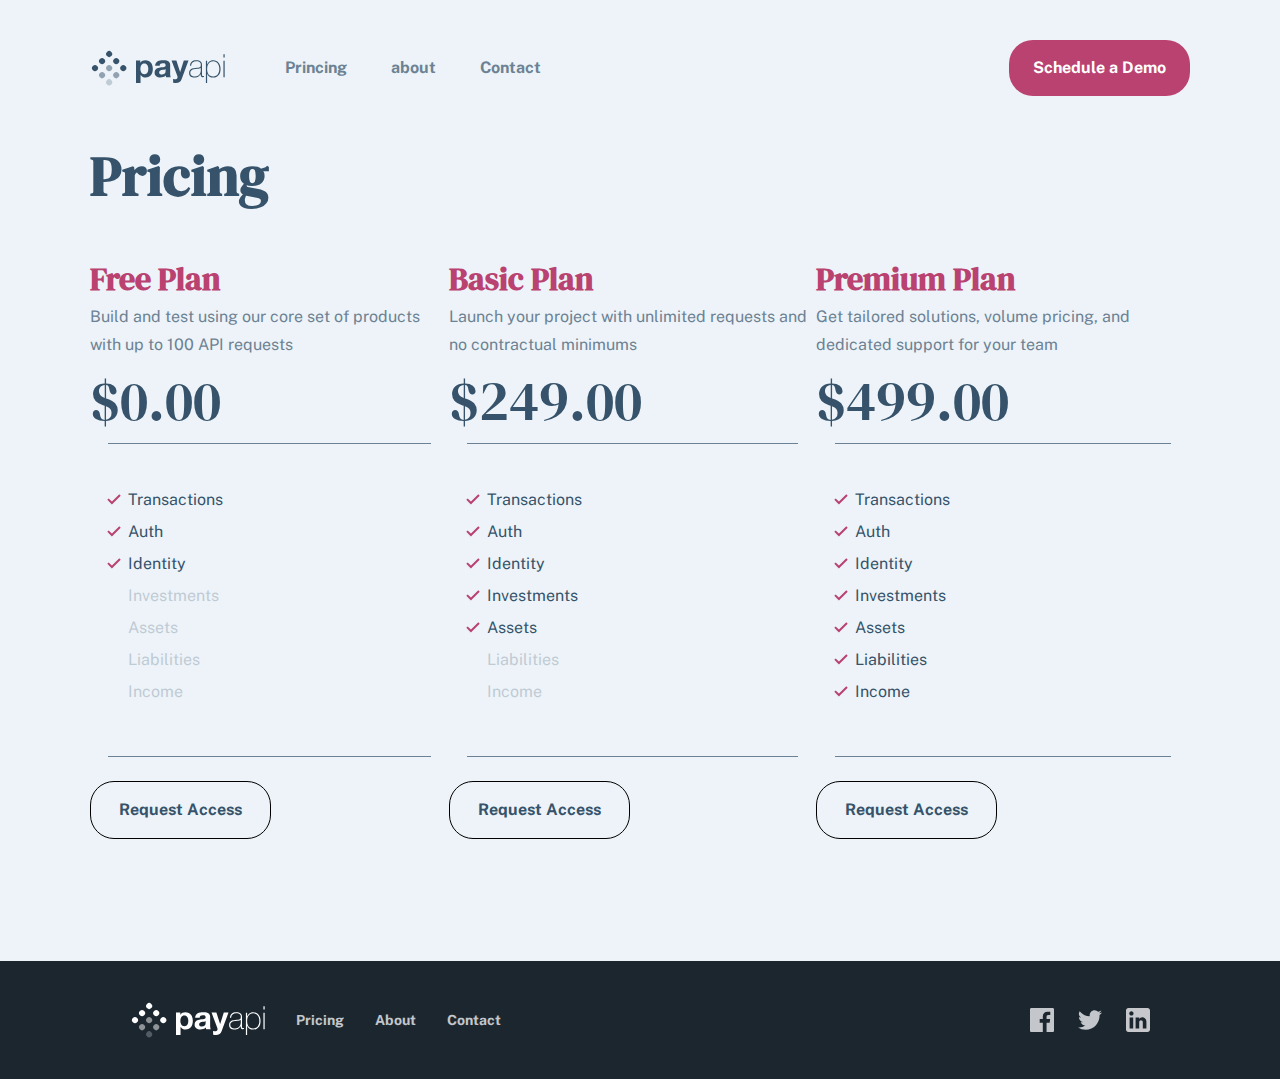
==== commit b29107ac: "ticket 8 fiini" ====
--- a/pages/pricing.html
+++ b/pages/pricing.html
@@ -1,5 +1,6 @@
 <!DOCTYPE html>
 <html lang="en">
+
 <head>
     <meta charset="UTF-8">
     <meta name="viewport" content="width=device-width, initial-scale=1.0">
@@ -17,6 +18,7 @@
     <link rel="stylesheet" href="../css/pricing.css">
     <title>PayAPI - pricing</title>
 </head>
+
 <body>
     <header>
         <nav>
@@ -61,65 +63,57 @@
     </header>
     <h1>Pricing</h1>
     <section class="pricing">
-        <div class="child">
+        <div class="plan free-plan">
             <h2>Free Plan</h2>
             <p>Build and test using our core set of products with up to 100 API requests </p>
             <h3>$0.00</h3>
-
-            <ul>
-                <li>Transactions</li>
-                <li>Auth</li>
-                <li>Identity</li>
-                <div>
-                    <li>Investments</li>
-                <li>Assets</li>
-                <li>Liabilities</li>
-                <li>Income</li>
-                </div>
-            </ul>
-
-            <a href="#">Request Access</a>
+            <div class="list-border">
+                <ul class="perks">
+                    <li class="perk selected-perk">Transactions</li>
+                    <li class="perk selected-perk">Auth</li>
+                    <li class="perk selected-perk">Identity</li>
+                    <li class="perk">Investments</li>
+                    <li class="perk">Assets</li>
+                    <li class="perk">Liabilities</li>
+                    <li class="perk">Income</li>
+                </ul>
+            </div>
+            <a href="">Request Access</a>
         </div>
-        <div class="child">
+        <div class="plan basic-plan">
             <h2>Basic Plan</h2>
             <p>Launch your project with unlimited requests and no contractual minimums </p>
             <h3>$249.00</h3>
-            <ul>
-                <li>Transactions</li>
-                <li>Auth</li>
-                <li>Identity</li>
-                <li>Investments</li>
-                <li>Assets</li>
-                <div>
-                    <li>Liabilities</li>
-                <li>Income</li>
-                </div>
-            </ul>
-            <a href="#">Request Access</a>
+            <div class="list-border">
+                <ul class="perks">
+                    <li class="perk selected-perk">Transactions</li>
+                    <li class="perk selected-perk">Auth</li>
+                    <li class="perk selected-perk">Identity</li>
+                    <li class="perk selected-perk">Investments</li>
+                    <li class="perk selected-perk">Assets</li>
+                    <li class="perk">Liabilities</li>
+                    <li class="perk">Income</li>
+                </ul>
+            </div>
+            <a href="">Request Access</a>
         </div>
-        <div class="child">
+        <div class="plan premium-plan">
             <h2>Premium Plan</h2>
             <p>Get tailored solutions, volume pricing, and dedicated support for your team </p>
             <h3>$499.00</h3>
-
-            <ul>
-                <li>Transactions</li>
-                <li>Auth</li>
-                <li>Identity</li>
-                <li>Investments</li>
-                <li>Assets</li>
-                <li>Liabilities</li>
-                <li>Income</li>
-            </ul>
-            <a href="#">Request Access</a>
+            <div class="list-border">
+                <ul class="perks">
+                    <li class="perk selected-perk">Transactions</li>
+                    <li class="perk selected-perk">Auth</li>
+                    <li class="perk selected-perk">Identity</li>
+                    <li class="perk selected-perk">Investments</li>
+                    <li class="perk selected-perk">Assets</li>
+                    <li class="perk selected-perk">Liabilities</li>
+                    <li class="perk selected-perk">Income</li>
+                </ul>
+            </div>
+            <a href="">Request Access</a>
         </div>
-    </section>
-    <section class="demo">
-        <h2>Ready to start?</h2>
-        <form action="">
-            <input type="email" placeholder="Enter email address">
-            <a href="#" class="main-cta">Schedule a Demo</a>
-        </form>
     </section>
     <footer>
         <div class="footer-content">
@@ -146,13 +140,29 @@
                 <a href="pages/about.html">About</a>
                 <a href="pages/contact.html">Contact</a>
             </div>
-    
+
             <div class="social-icon">
-                <a href="https://www.youtube.com/watch?v=dQw4w9WgXcQ"><svg width="24" height="24" xmlns="http://www.w3.org/2000/svg"><path d="M22.675 0H1.325C.593 0 0 .593 0 1.325v21.351C0 23.407.593 24 1.325 24H12.82v-9.294H9.692v-3.622h3.128V8.413c0-3.1 1.893-4.788 4.659-4.788 1.325 0 2.463.099 2.795.143v3.24l-1.918.001c-1.504 0-1.795.715-1.795 1.763v2.313h3.587l-.467 3.622h-3.12V24h6.116c.73 0 1.323-.593 1.323-1.325V1.325C24 .593 23.407 0 22.675 0z" fill="#FBFCFE" fill-rule="nonzero"/></svg></a>
-                <a href="https://www.youtube.com/watch?v=dQw4w9WgXcQ"><svg width="24" height="20" xmlns="http://www.w3.org/2000/svg"><path d="M24 2.557a9.83 9.83 0 01-2.828.775A4.932 4.932 0 0023.337.608a9.864 9.864 0 01-3.127 1.195A4.916 4.916 0 0016.616.248c-3.179 0-5.515 2.966-4.797 6.045A13.978 13.978 0 011.671 1.149a4.93 4.93 0 001.523 6.574 4.903 4.903 0 01-2.229-.616c-.054 2.281 1.581 4.415 3.949 4.89a4.935 4.935 0 01-2.224.084 4.928 4.928 0 004.6 3.419A9.9 9.9 0 010 17.54a13.94 13.94 0 007.548 2.212c9.142 0 14.307-7.721 13.995-14.646A10.025 10.025 0 0024 2.557z" fill="#FBFCFE" fill-rule="nonzero"/></svg></a>
-                <a href="https://www.youtube.com/watch?v=dQw4w9WgXcQ"><svg width="24" height="24" xmlns="http://www.w3.org/2000/svg"><path d="M21.6 0H2.4C1.08 0 0 1.08 0 2.4v19.2C0 22.92 1.08 24 2.4 24h19.2c1.32 0 2.4-1.08 2.4-2.4V2.4C24 1.08 22.92 0 21.6 0zM7.2 20.4H3.6V9.6h3.6v10.8zM5.4 7.56c-1.2 0-2.16-.96-2.16-2.16 0-1.2.96-2.16 2.16-2.16 1.2 0 2.16.96 2.16 2.16 0 1.2-.96 2.16-2.16 2.16zm15 12.84h-3.6v-6.36c0-.96-.84-1.8-1.8-1.8-.96 0-1.8.84-1.8 1.8v6.36H9.6V9.6h3.6v1.44c.6-.96 1.92-1.68 3-1.68 2.28 0 4.2 1.92 4.2 4.2v6.84z" fill="#FFF" fill-rule="nonzero"/></svg></a>
+                <a href="https://www.youtube.com/watch?v=dQw4w9WgXcQ"><svg width="24" height="24"
+                        xmlns="http://www.w3.org/2000/svg">
+                        <path
+                            d="M22.675 0H1.325C.593 0 0 .593 0 1.325v21.351C0 23.407.593 24 1.325 24H12.82v-9.294H9.692v-3.622h3.128V8.413c0-3.1 1.893-4.788 4.659-4.788 1.325 0 2.463.099 2.795.143v3.24l-1.918.001c-1.504 0-1.795.715-1.795 1.763v2.313h3.587l-.467 3.622h-3.12V24h6.116c.73 0 1.323-.593 1.323-1.325V1.325C24 .593 23.407 0 22.675 0z"
+                            fill="#FBFCFE" fill-rule="nonzero" />
+                    </svg></a>
+                <a href="https://www.youtube.com/watch?v=dQw4w9WgXcQ"><svg width="24" height="20"
+                        xmlns="http://www.w3.org/2000/svg">
+                        <path
+                            d="M24 2.557a9.83 9.83 0 01-2.828.775A4.932 4.932 0 0023.337.608a9.864 9.864 0 01-3.127 1.195A4.916 4.916 0 0016.616.248c-3.179 0-5.515 2.966-4.797 6.045A13.978 13.978 0 011.671 1.149a4.93 4.93 0 001.523 6.574 4.903 4.903 0 01-2.229-.616c-.054 2.281 1.581 4.415 3.949 4.89a4.935 4.935 0 01-2.224.084 4.928 4.928 0 004.6 3.419A9.9 9.9 0 010 17.54a13.94 13.94 0 007.548 2.212c9.142 0 14.307-7.721 13.995-14.646A10.025 10.025 0 0024 2.557z"
+                            fill="#FBFCFE" fill-rule="nonzero" />
+                    </svg></a>
+                <a href="https://www.youtube.com/watch?v=dQw4w9WgXcQ"><svg width="24" height="24"
+                        xmlns="http://www.w3.org/2000/svg">
+                        <path
+                            d="M21.6 0H2.4C1.08 0 0 1.08 0 2.4v19.2C0 22.92 1.08 24 2.4 24h19.2c1.32 0 2.4-1.08 2.4-2.4V2.4C24 1.08 22.92 0 21.6 0zM7.2 20.4H3.6V9.6h3.6v10.8zM5.4 7.56c-1.2 0-2.16-.96-2.16-2.16 0-1.2.96-2.16 2.16-2.16 1.2 0 2.16.96 2.16 2.16 0 1.2-.96 2.16-2.16 2.16zm15 12.84h-3.6v-6.36c0-.96-.84-1.8-1.8-1.8-.96 0-1.8.84-1.8 1.8v6.36H9.6V9.6h3.6v1.44c.6-.96 1.92-1.68 3-1.68 2.28 0 4.2 1.92 4.2 4.2v6.84z"
+                            fill="#FFF" fill-rule="nonzero" />
+                    </svg></a>
             </div>
         </div>
     </footer>
 </body>
+
 </html>--- a/css/pricing.css
+++ b/css/pricing.css
@@ -1,24 +1,127 @@
+body{
+    text-align: center;
+}
 
+.list-border{
+    width: 90%;
+    border-bottom: 1px solid #6C8294;
+    border-top: 1px solid #6C8294;
+    margin-left: auto;
+    margin-right: auto;
+    margin-bottom: 24px;
+    padding-top: 24px;
+    padding-bottom: 24px;
+}
+
+.perks {
+    width: fit-content;
+    margin: auto;
+    list-style-type: none;
+    color: #36536B;
+    padding: 20px;
+}
+.perk{
+    width: fit-content;
+    opacity: 25%;
+    margin-bottom: 8px;
+}
+
+
+
+.selected-perk {
+    list-style-image: url("../assets/path.svg");
+    opacity: 100%;
+}
+
+.pricing{
+    margin: auto;
+    margin-bottom: 80px;
+}
+
+.plan{
+    text-align: center;
+}
+
+
+h2{
+    font-family: "DM Serif Display", serif;
+    color: #BA4270;
+
+}
+
+h3{
+    font-family: "DM Serif Display", serif;
+    font-size: 56px;
+    font-weight: 400;
+    color: #36536B;
+}
+
+p{
+    visibility: hidden;
+    line-height: 28px;
+    color: #6C8294;
+}
+.plan a{
+    display: inline-block;
+    padding: 16px;
+    padding-left: 28px;
+    padding-right: 28px;
+    border: solid 1px black;
+    border-radius: 24px;
+    text-decoration: none;
+    font-weight: 700;
+    color: #36536B;
+    margin-bottom: 42px;
+}
+
+.plan a:hover{
+    background-color: #36536B;
+    color: white;
+}
+
+@media screen and (min-width: 768px) {
+    .pricing{
+        display: flex;
+    }
+    p{
+        visibility: visible;
+    }
+}
+
+@media screen and (min-width: 1024px){
+
+    .perks{
+        margin: 0;
+    }
+    body{
+        text-align: initial;
+    }
+
+    .pricing{
+        max-width: 1100px;
+    }
+    h1{
+        font-size: 56px;
+        margin-left: auto;
+        margin-right: auto;
+        width: 1100px;
+    }
+     h2{
+        font-size: 32px;
+    }
+    .plan{
+        text-align: left;
+    }
+    
+}
+
+/* 
 
 body{
     text-align: center;
 }
 
-.pricing{
-    margin: auto;
-    text-align: center;
-    margin-bottom: 80px;
-}
 
-.child{
-
-}
-
-.child h2{
-    font-family: "DM Serif Display", serif;
-    color: #BA4270;
-    margin-bottom: 81px;
-}
 
 .child h3{
     font-family: "DM Serif Display", serif;
@@ -27,41 +130,12 @@
     color: #36536B;
 }
 
-.child div{
-    opacity: 50%;
-    list-style: none;
-}
 
-p{
-    visibility: hidden;
-    line-height: 28px;
-    color: #6C8294;
-}
-
-.child ul {
-    list-style: url('../assets/path.svg');
-    color: #36536B;
-    margin: auto;
-    text-align: left;
-    width: fit-content;
-    margin-bottom: 24px;
-    border-top: solid 1px rgba(54, 83, 107, 0.25);
-    border-bottom: solid 1px rgba(54, 83, 107, 0.25);
-}
 
 
 
 .child a{
-    display: inline-block;
-    padding: 16px;
-    padding-left: 24px;
-    padding-right: 24px;
-    border: solid 1px black;
-    border-radius: 24px;
-    text-decoration: none;
-    font-weight: 700;
-    color: #36536B;
-    margin-bottom: 42px;
+
 }
 
 .child a:hover{
@@ -83,19 +157,13 @@
 }
 
 @media screen and (min-width: 1024px){
+
     body{
         text-align: initial;
     }
+
     .pricing{
         max-width: 1100px;
-    }
-
-    .child{
-        text-align: left;
-    }
-
-    .child ul{
-        margin: 0;
     }
     h1{
         font-size: 56px;
@@ -106,4 +174,4 @@
     .child h2{
         font-size: 32px;
     }
-}+} */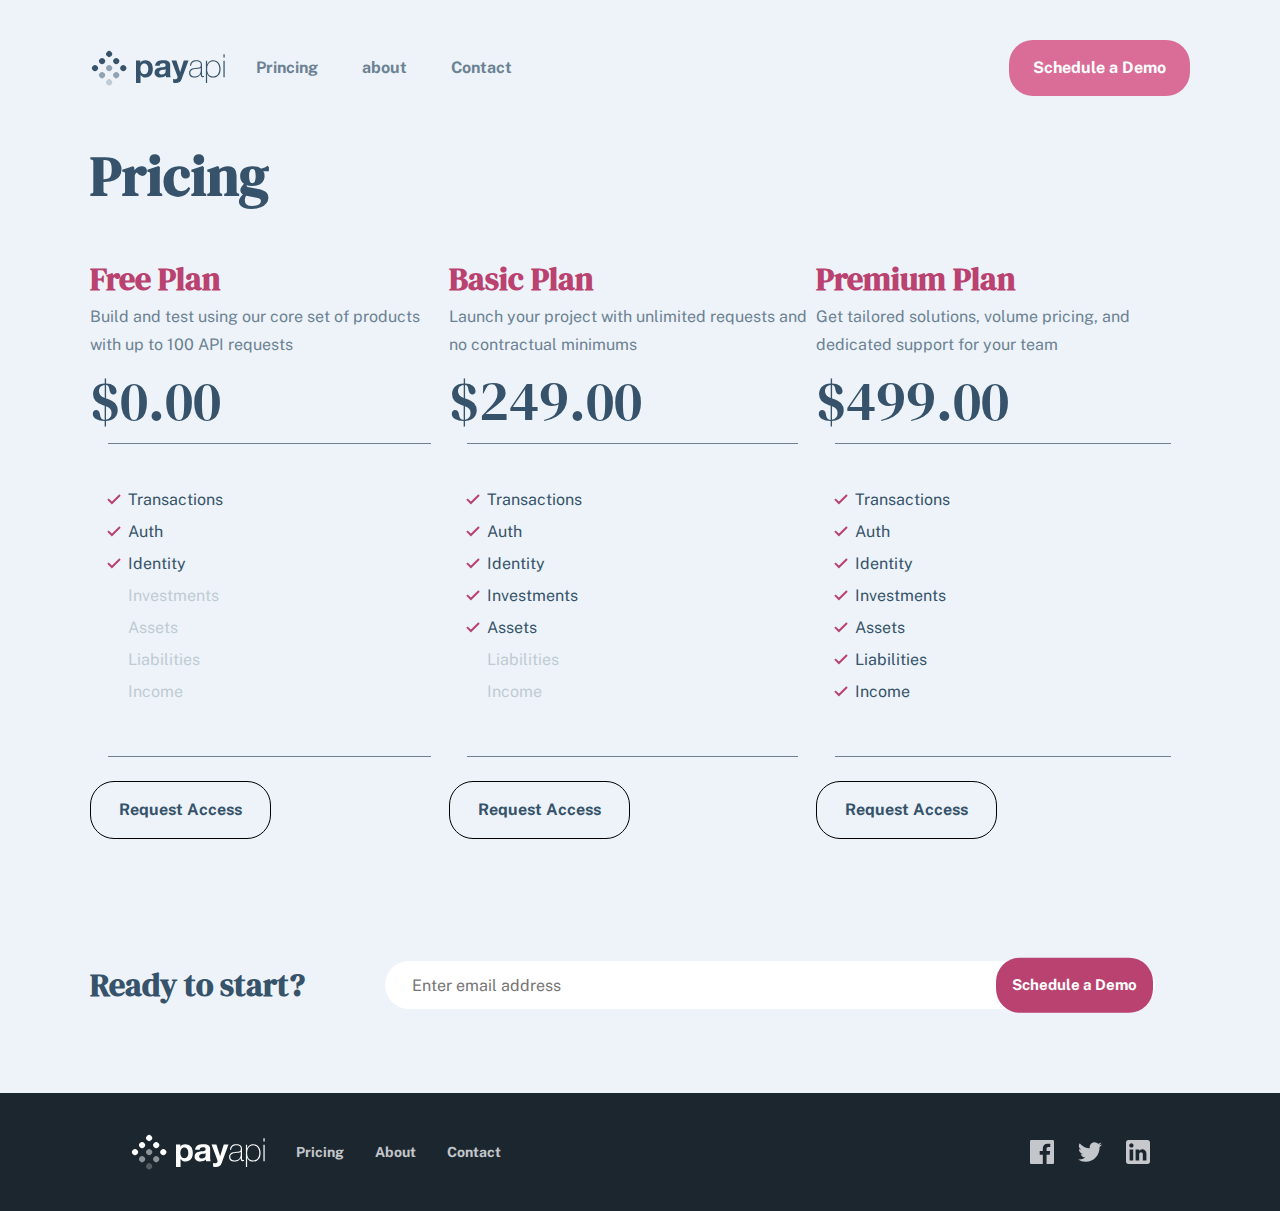
==== commit de10264d: "ouais" ====
--- a/pages/pricing.html
+++ b/pages/pricing.html
@@ -47,18 +47,21 @@
                     <path d="M0 0h28v3H0zM0 7h28v3H0zM0 14h28v3H0z" />
                 </g>
             </svg>
-            <ul id="nav">
+            <div class="main-nav">
                 <svg class="close-btn" width="22" height="23" xmlns="http://www.w3.org/2000/svg">
                     <path
                         d="M19.839.54L21.96 2.66 13.12 11.5l8.84 8.839-2.121 2.121-8.84-8.84-8.838 8.84L.04 20.34l8.838-8.84L.04 2.662 2.16.54 11 9.378 19.839.54z"
                         fill="#FBFCFE" fill-rule="evenodd" />
                 </svg>
-                <li><a href="pricing.html" class="nav-link">Princing</a></li>
-                <li><a href="about.html" class="nav-link">about</a></li>
-                <li><a href="contact.html" class="nav-link">Contact</a></li>
-
-            </ul>
-            <a href="#" class="nav-cta">Schedule a Demo</a>
+                <ul id="nav">
+                    
+                    <li><a href="pricing.html" class="nav-link">Princing</a></li>
+                    <li><a href="about.html" class="nav-link">about</a></li>
+                    <li><a href="contact.html" class="nav-link">Contact</a></li>
+    
+                </ul>
+                <a href="#" class="nav-cta">Schedule a Demo</a>
+            </div>
         </nav>
     </header>
     <h1>Pricing</h1>
@@ -115,6 +118,13 @@
             <a href="">Request Access</a>
         </div>
     </section>
+    <section class="demo">
+        <h2>Ready to start?</h2>
+        <form action="">
+            <input type="email" placeholder="Enter email address">
+            <a href="#" class="main-cta">Schedule a Demo</a>
+        </form>
+    </section>
     <footer>
         <div class="footer-content">
             <div class="links">
@@ -137,8 +147,8 @@
                     </g>
                 </svg>
                 <a href="pricing.html">Pricing</a>
-                <a href="pages/about.html">About</a>
-                <a href="pages/contact.html">Contact</a>
+                <a href="about.html">About</a>
+                <a href="contact.html">Contact</a>
             </div>
 
             <div class="social-icon">
@@ -163,6 +173,8 @@
             </div>
         </div>
     </footer>
+
+    <script src="../js/script.js"></script>
 </body>
 
 </html>--- a/css/main.css
+++ b/css/main.css
@@ -1,5 +1,6 @@
 body {
     background-color: #EDF3F8;
+    z-index: 0;
 }
 
 * {
@@ -34,25 +35,65 @@
     opacity: 70%;
 }
 
+.ul-a-active{
+    color: #FBFCFE;
+}
+
+.main-nav{
+    display: none;
+}
+
+.active{
+    display: flex;
+    position: fixed;
+    top: 0;
+    right: 0;
+    background-color: #1B262F;
+    width: 80%;
+    height: 100vh;
+    flex-direction: column;
+    align-items: center;
+    z-index: 100;
+    padding: 48px;
+}
+
+
+
+.close-btn{
+    margin-bottom: 24px;
+    align-self: flex-end;
+}
+
 nav ul {
-    display: none;
     list-style: none;
     padding: 0;
+    text-align: center;
+
+}
+
+.nav-ul-active{
+    width: 100%;
+    border-top: 1px solid rgb(179, 174, 174);
+    padding-top: 44px;
+}
+nav li{
+    margin-bottom: 32px;
 }
 
 .nav-cta {
     text-decoration: none;
     font-weight: 700;
-    opacity: 70%;
     background-color: #BA4270;
     padding: 16px;
     padding-left: 24px;
     padding-right: 24px;
     border-radius: 24px;
     color: white;
-    align-self: flex-end;
-    opacity: 100%;
-    display: none;
+
+}
+
+.nav-cta, .main-cta:hover{
+    background-color: #DA6D97;
 }
 
 .main-cta {
@@ -278,7 +319,18 @@
     opacity: 100%;
 }
 
+
 @media screen and (min-width: 768px) {
+    .close-btn{
+        display: none;
+    }
+    .main-nav{
+        display: flex;
+        justify-content: space-between; 
+        align-items: center;
+        width: 100%;
+        
+    }
     nav ul {
         display: inline;
     }
@@ -295,8 +347,7 @@
         width: 90%;
     }
 
-    .burger-btn,
-    .close-btn {
+    .burger-btn{
         display: none;
     }
 
